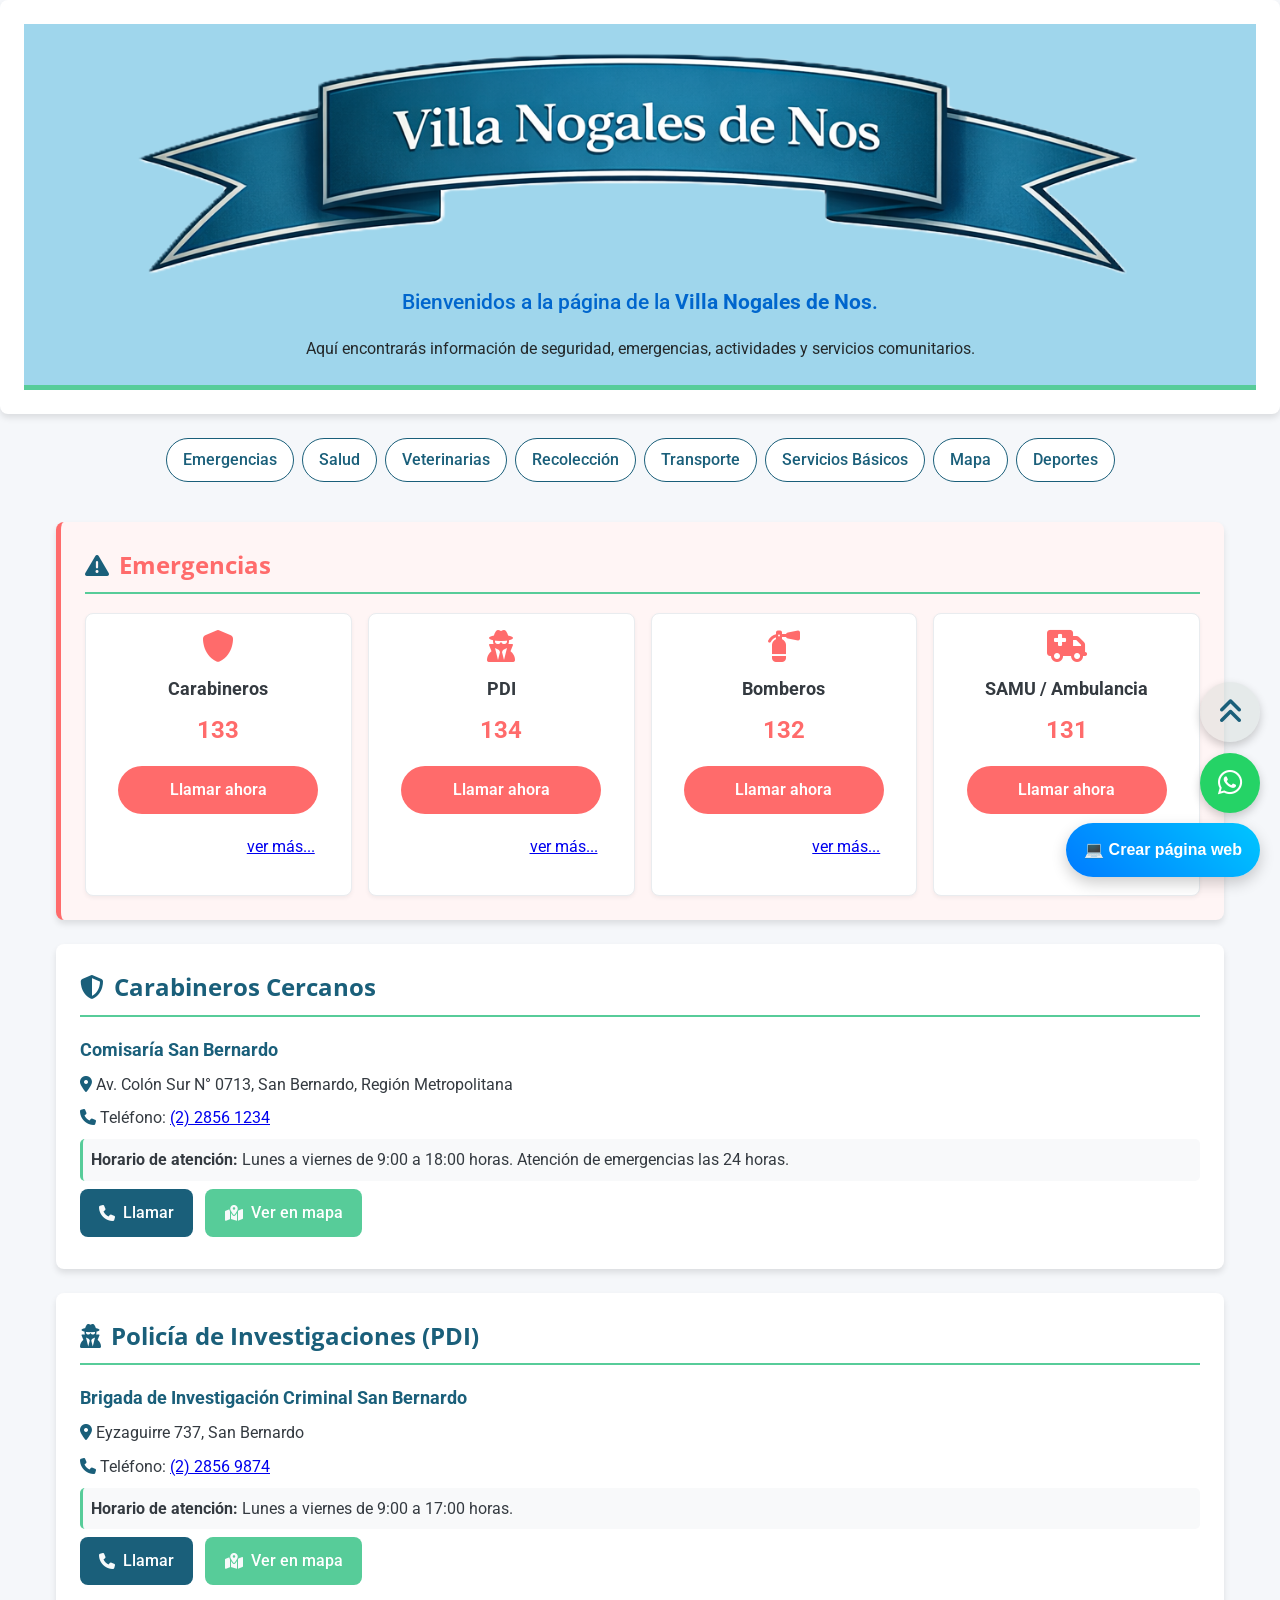
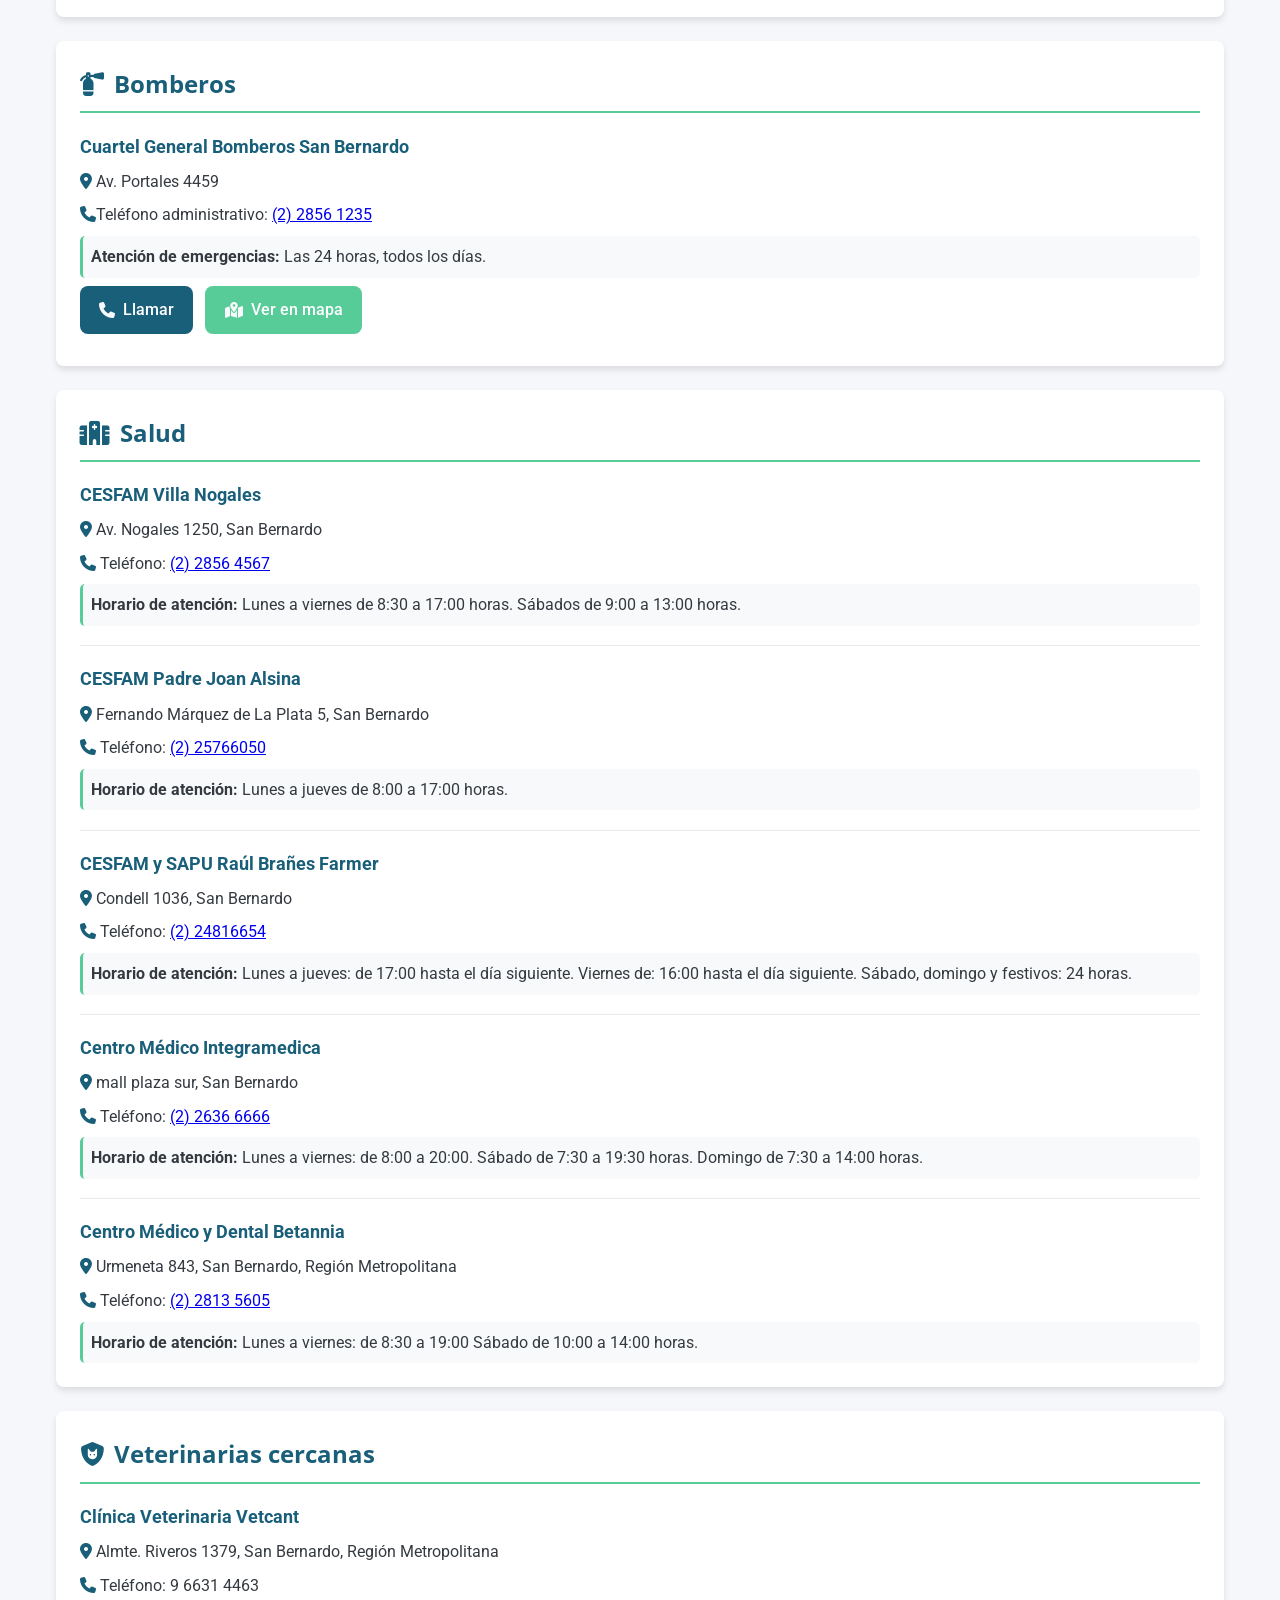
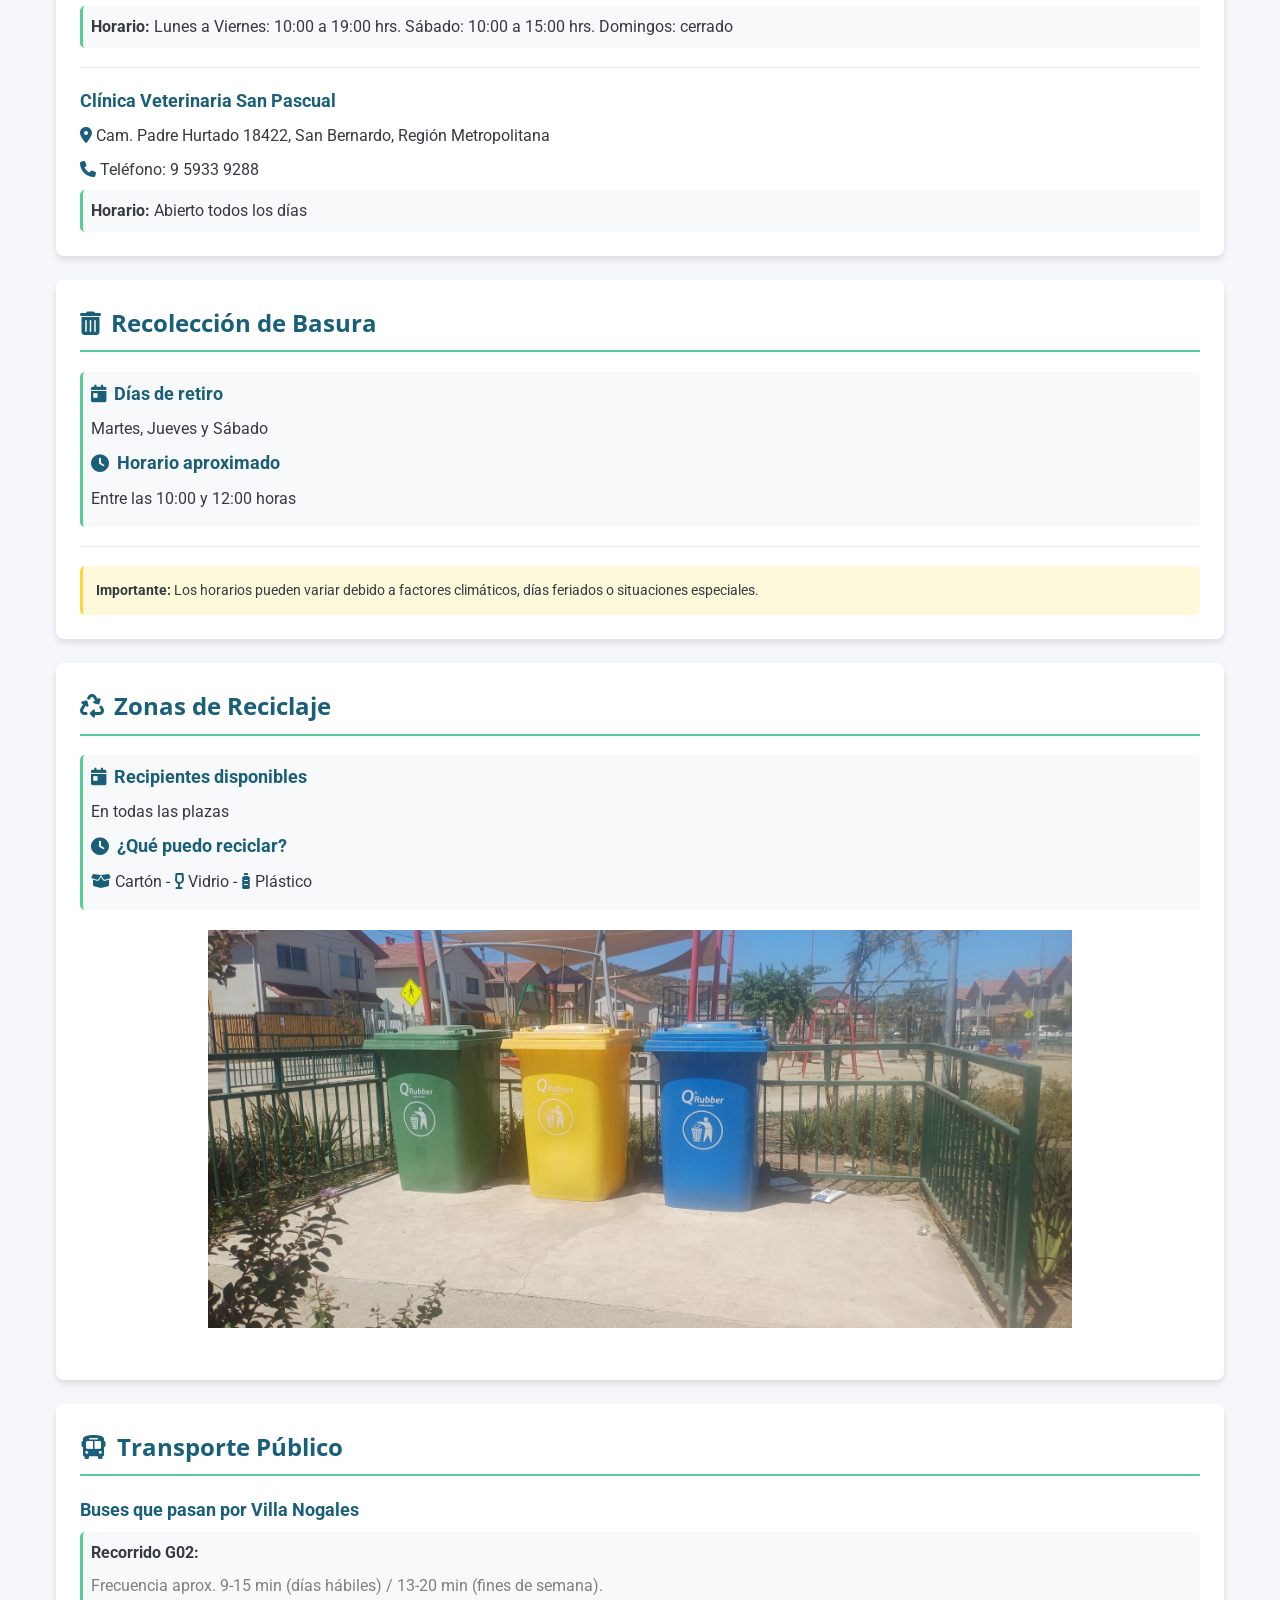
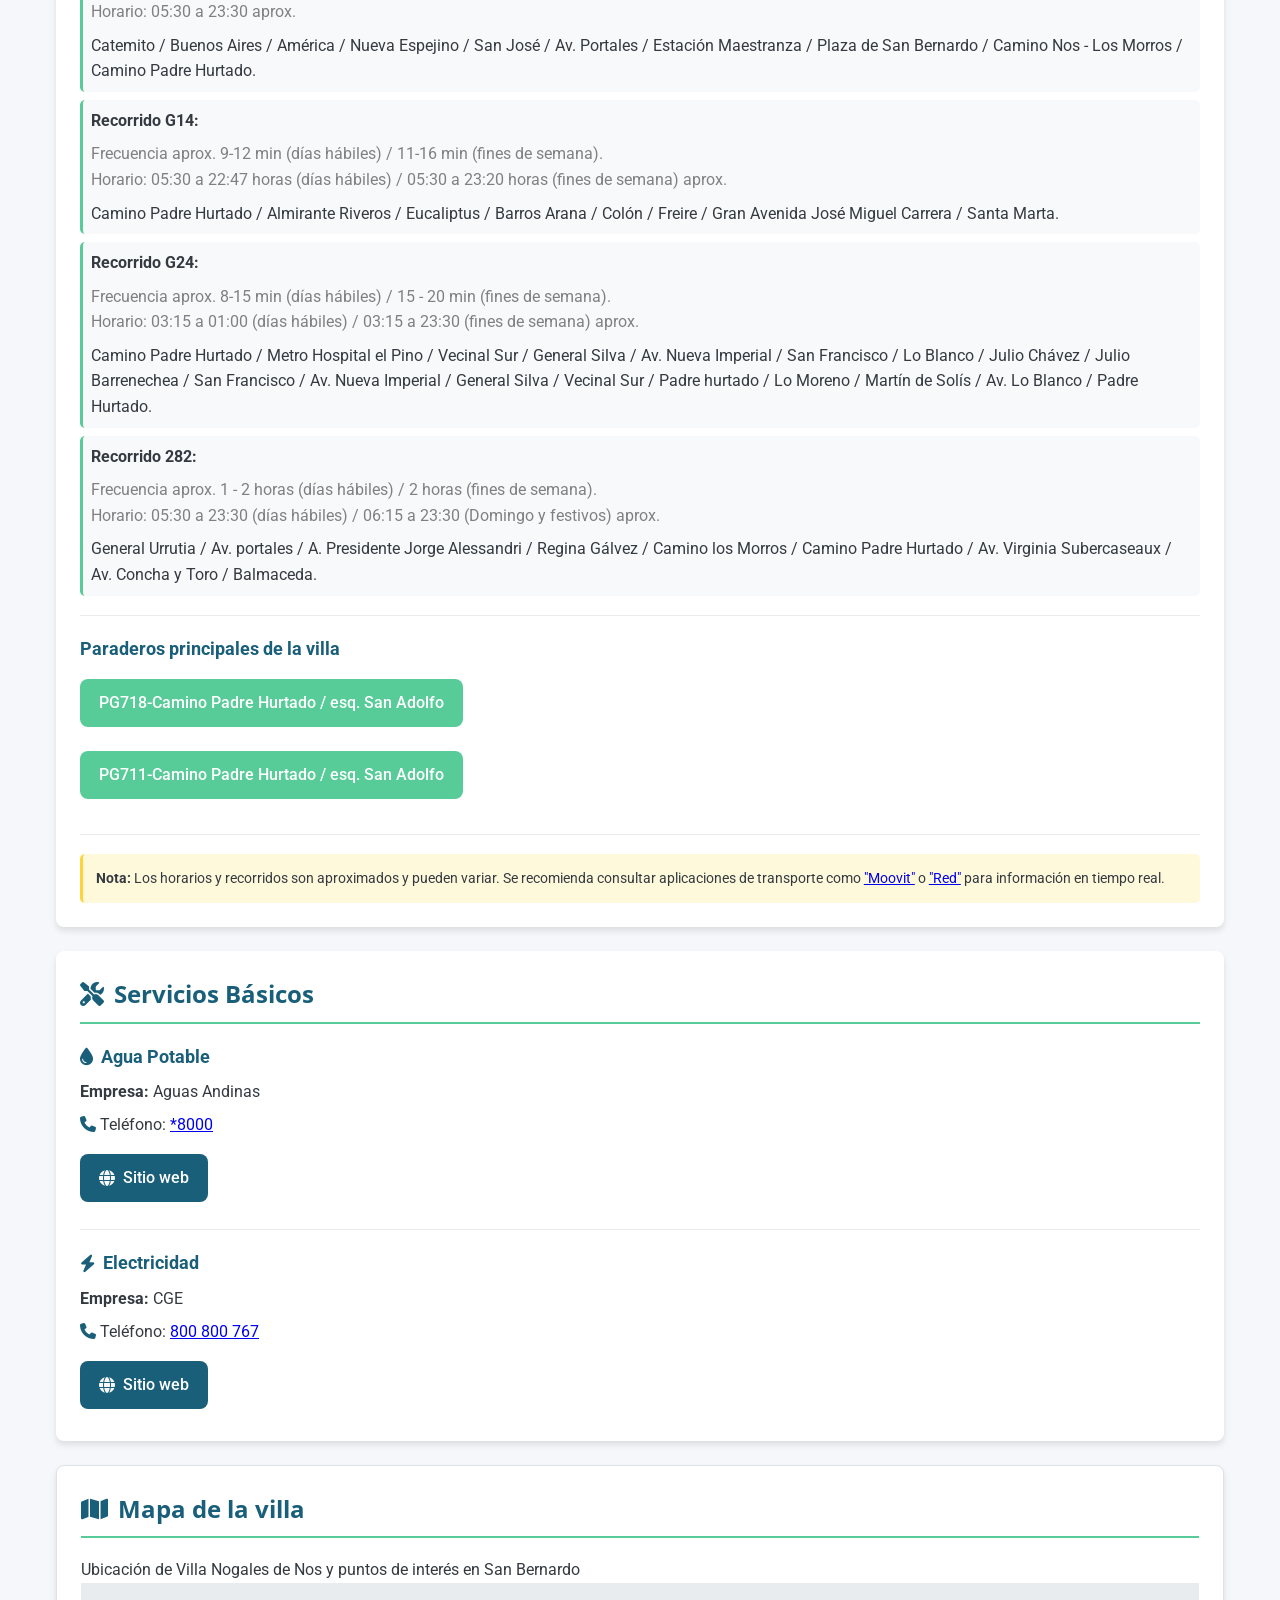
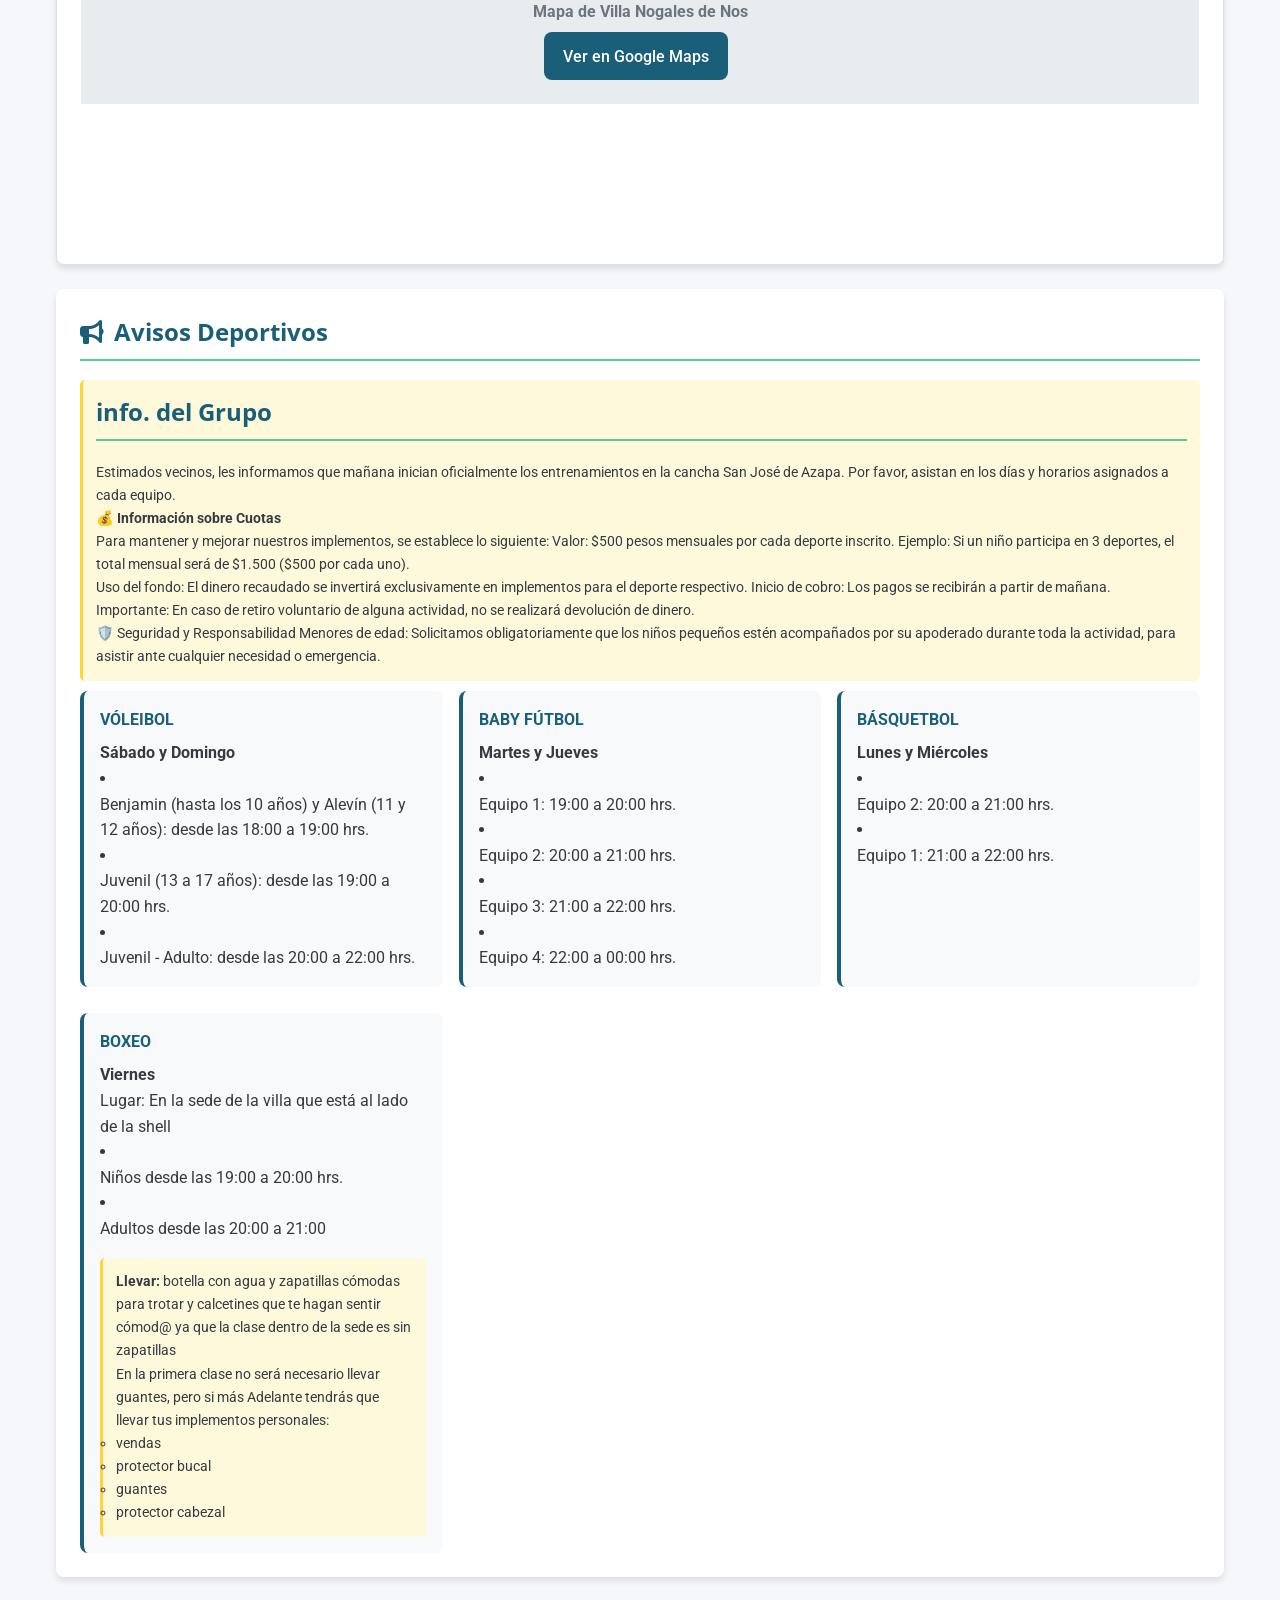
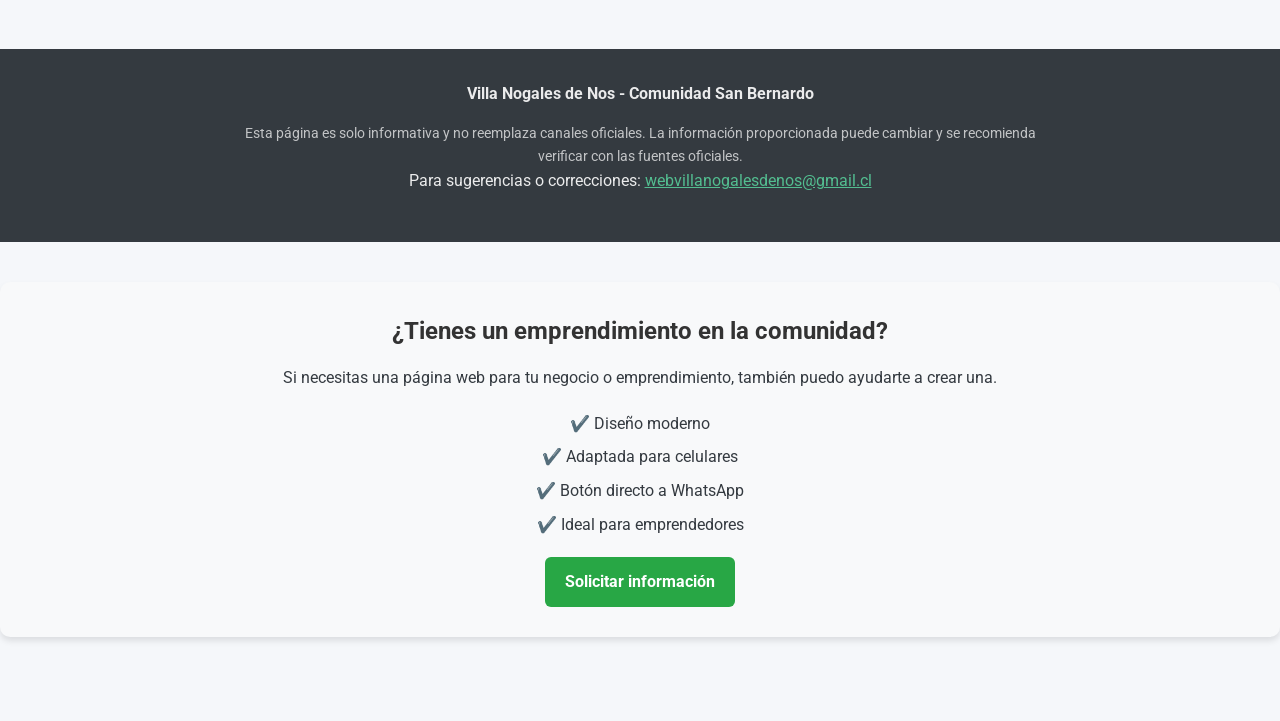
==== index.html @ 895f79cc "primera carga" ====
<!DOCTYPE html>
    <html lang="es">

    <head>
        <meta charset="UTF-8">
        <meta name="viewport" content="width=device-width, initial-scale=1.0">
        <title>Villa Nogales de Nos - Comunidad San Bernardo</title>
        <link rel="stylesheet" href="https://cdnjs.cloudflare.com/ajax/libs/font-awesome/6.4.0/css/all.min.css">
        <link href="https://fonts.googleapis.com/css2?family=Roboto:wght@300;400;500;700&family=Open+Sans:wght@400;600;700&display=swap" rel="stylesheet">
        <link rel="stylesheet" href="style.css">
        
    </head>
    <!-- Encabezado -->
    <section id="header">
        <header>
            <img id="emblema" src="/img/emblema.png" alt="emblema">
            <!-- <h1>Villa Nogales de Nos</h1> -->
            <h2>Bienvenidos a la página de la <strong>Villa Nogales de Nos</strong>.</h2>
            <p>Aquí encontrarás información de seguridad, emergencias, actividades y servicios comunitarios.</p>

        </header>
    </section>


    <!-- Navegación rápida para móviles -->
    <div class="nav-secciones">
        <a href="#emergencias" class="nav-btn">Emergencias</a>
        <a href="#salud" class="nav-btn">Salud</a>
        <a href="#veterinarias" class="nav-btn">Veterinarias</a>
        <a href="#basura" class="nav-btn">Recolección</a>
        <a href="#transporte" class="nav-btn">Transporte</a>
        <a href="#servicios" class="nav-btn">Servicios Básicos</a>
        <a href="#mapa" class="nav-btn">Mapa</a>
        <a href="#deportes" class="nav-btn">Deportes</a>
    </div>
 

    <main>
        <!-- Sección de Emergencias -->
        <section id="emergencias">
            <h3><i class="fas fa-exclamation-triangle"></i> Emergencias</h3>
            <div class="emergencia-grid">
                <div class="emergencia-item">
                    <i class="fa-solid fa-shield"></i>
                    <h4>Carabineros</h4>
                    <div class="emergencia-numero">133</div>
                    <a href="tel:133" class="btn-llamar">Llamar ahora</a>
                    <span>
                        <a href="#carabineros"> ver más...</a>
                    </span>
                </div>
                <div class="emergencia-item">
                    <i class="fas fa-user-secret"></i>
                    <h4>PDI</h4>
                    <div class="emergencia-numero">134</div>
                    <a href="tel:134" class="btn-llamar">Llamar ahora</a>
                    <span>
                        <a href="#pdi"> ver más...</a>
                    </span>
                </div>
                <div class="emergencia-item">
                    <i class="fas fa-fire-extinguisher"></i>
                    <h4>Bomberos</h4>
                    <div class="emergencia-numero">132</div>
                    <a href="tel:132" class="btn-llamar">Llamar ahora</a>
                    <span>
                        <a href="#bomberos"> ver más...</a>
                    </span>
                </div>
                <div class="emergencia-item">
                    <i class="fas fa-ambulance"></i>
                    <h4>SAMU / Ambulancia</h4>
                    <div class="emergencia-numero">131</div>
                    <a href="tel:131" class="btn-llamar">Llamar ahora</a>
                    <span>
                        <a href="#salud"> ver más...</a>
                    </span>
                </div>
            </div>
        </section>

        <!-- Sección de Carabineros -->
        <section id="carabineros">
            <h3><i class="fas fa-shield-alt"></i> Carabineros Cercanos</h3>
            <div class="info-item">
                <h4>Comisaría San Bernardo</h4>
                <p><i class="fas fa-map-marker-alt"></i> Av. Colón Sur N° 0713, San Bernardo, Región Metropolitana </p>
                <p><i class="fas fa-phone"></i> Teléfono: <a href="tel:+56228561234">(2) 2856 1234</a></p>
                <div class="horario">
                    <strong>Horario de atención:</strong> Lunes a viernes de 9:00 a 18:00 horas. Atención de emergencias las 24 horas.
                </div>
                <a href="tel:+56228561234" class="btn-accion"><i class="fas fa-phone btn-style"></i> Llamar</a>
                <a href="https://www.google.com/maps/place/CARABINEROS+DE+CHILE+PREFECTURA+DEL+MAIPO+62+COMISARIA+SAN+BERNARDO/@-33.5944925,-70.686749,18z/data=!4m6!3m5!1s0x9662d96ed47aacef:0x773077b5d0248e8!8m2!3d-33.5943709!4d-70.6866336!16s%2Fg%2F1hdzzymvp?entry=ttu&g_ep=EgoyMDI2MDExMy4wIKXMDSoKLDEwMDc5MjA2OUgBUAM%3D" target="_blank" class="btn-accion secundario"><i class="fas fa-map-marked-alt btn-style "></i> Ver en mapa</a>
            </div>
        </section>

        <!-- Sección de PDI -->
        <section id="pdi">
            <h3><i class="fas fa-user-secret"></i> Policía de Investigaciones (PDI)</h3>
            <div class="info-item">
                <h4>Brigada de Investigación Criminal San Bernardo</h4>
                <p><i class="fas fa-map-marker-alt"></i> Eyzaguirre 737, San Bernardo</p>
                <p><i class="fas fa-phone"></i> Teléfono: <a href="tel:+56228569874">(2) 2856 9874</a></p>
                <div class="horario">
                    <strong>Horario de atención:</strong> Lunes a viernes de 9:00 a 17:00 horas.
                </div>
                <!-- <p><strong>Emergencias PDI:</strong> <a href="tel:134">134</a></p> -->
                <a href="tel:+56228569874" class="btn-accion"><i class="fas fa-phone btn-style"></i> Llamar</a>
                <a href="https://maps.google.com/?q=Eyzaguirre 737, San Bernardo" target="_blank" class="btn-accion secundario"><i class="fas fa-map-marked-alt btn-style"></i> Ver en mapa</a>
            </div>
        </section>

        <!-- Sección de Bomberos -->
        <section id="bomberos">
            <h3><i class="fas fa-fire-extinguisher"></i> Bomberos</h3>
            <div class="info-item">
                <h4>Cuartel General Bomberos San Bernardo</h4>
                <p><i class="fas fa-map-marker-alt"></i> Av. Portales 4459</p>
                <!-- <p><strong>Teléfono de emergencias:</strong> <a href="tel:132">132</a></p> -->
                <p><i class="fas fa-phone"></i>Teléfono administrativo: <a href="tel:+56228561235">(2) 2856 1235</a></p>
                <div class="horario">
                    <strong>Atención de emergencias:</strong> Las 24 horas, todos los días.
                </div>
                <a href="tel:132" class="btn-accion"><i class="fas fa-phone  btn-style"></i> Llamar</a>
                <a href="https://www.google.com/maps/@-33.6389166,-70.7081369,3a,90y,94.61h,86.45t/data=!3m7!1e1!3m5!1sJYqAmREFoTQdvKlwgzqKMw!2e0!6shttps:%2F%2Fstreetviewpixels-pa.googleapis.com%2Fv1%2Fthumbnail%3Fcb_client%3Dmaps_sv.tactile%26w%3D900%26h%3D600%26pitch%3D3.547947371715807%26panoid%3DJYqAmREFoTQdvKlwgzqKMw%26yaw%3D94.60558155013182!7i16384!8i8192?entry=ttu&g_ep=EgoyMDI2MDExMy4wIKXMDSoKLDEwMDc5MjA2OUgBUAM%3D" target="_blank" class="btn-accion secundario"><i class="fas fa-map-marked-alt btn-style"></i> Ver en mapa</a>
            </div>
        </section>

        <!-- Sección de Salud -->
        <section id="salud">
            <h3><i class="fas fa-hospital"></i> Salud</h3>
            <div class="info-item">
                <h4>CESFAM Villa Nogales</h4>
                <p><i class="fas fa-map-marker-alt"></i> Av. Nogales 1250, San Bernardo</p>
                <p><i class="fas fa-phone"></i> Teléfono: <a href="tel:+56228564567">(2) 2856 4567</a></p>
                <div class="horario">
                    <strong>Horario de atención:</strong> Lunes a viernes de 8:30 a 17:00 horas. Sábados de 9:00 a 13:00 horas.
                </div>
            </div>
            <div class="info-item">
                <h4>CESFAM Padre Joan Alsina</h4>
                <p><i class="fas fa-map-marker-alt"></i> Fernando Márquez de La Plata 5, San Bernardo</p>
                <p><i class="fas fa-phone"></i> Teléfono: <a href="tel:+56225766050">(2) 25766050</a></p>
                <div class="horario">
                    <strong>Horario de atención:</strong> Lunes a jueves de 8:00 a 17:00 horas.
                </div>
            </div>
            <div class="info-item">
                <h4>CESFAM y SAPU Raúl Brañes Farmer</h4>
                <p><i class="fas fa-map-marker-alt"></i> Condell 1036, San Bernardo</p>
                <p><i class="fas fa-phone"></i> Teléfono: <a href="tel:+56224816654">(2) 24816654</a></p>
                <div class="horario">
                    <strong>Horario de atención:</strong> Lunes a jueves: de 17:00 hasta el día siguiente.
                    Viernes de: 16:00 hasta el día siguiente.
                    Sábado, domingo y festivos: 24 horas.
                </div>
            </div>
            <div class="info-item">
                <h4>Centro Médico Integramedica</h4>
                <p><i class="fas fa-map-marker-alt"></i> mall plaza sur, San Bernardo</p>
                <p><i class="fas fa-phone"></i> Teléfono: <a href="tel:+56226366666">(2) 2636 6666</a></p>
                <div class="horario">
                    <strong>Horario de atención:</strong> Lunes a viernes: de 8:00 a 20:00.
                    Sábado de 7:30 a 19:30 horas.
                    Domingo de 7:30 a 14:00 horas.
                </div>
            </div>
            <div class="info-item">
                <h4>Centro Médico y Dental Betannia</h4>
                <p><i class="fas fa-map-marker-alt"></i> Urmeneta 843, San Bernardo, Región Metropolitana</p>
                <p><i class="fas fa-phone"></i> Teléfono: <a href="tel:+56228135605">(2) 2813 5605</a></p>
                <div class="horario">
                    <strong>Horario de atención:</strong> Lunes a viernes: de 8:30 a 19:00
                    Sábado de 10:00 a 14:00 horas.
                </div>
            </div>
        </section>

        <section id="veterinarias">
            <h3><i class="fa-solid fa-shield-cat"></i> Veterinarias cercanas</h3>
            <div class="info-item">
                <h4>Clínica Veterinaria Vetcant</h4>
                <p><i class="fas fa-map-marker-alt"></i> Almte. Riveros 1379, San Bernardo, Región Metropolitana</p>
                <p><i class="fas fa-phone"></i> Teléfono: <a href="tel:+56966314463"></a>9 6631 4463</p>
                <div class="horario">
                    <strong>Horario:</strong> Lunes a Viernes: 10:00 a 19:00 hrs. Sábado: 10:00 a 15:00 hrs. Domingos: cerrado
                </div>
            </div>
            <div class="info-item">
                <h4>Clínica Veterinaria San Pascual</h4>
                <p><i class="fas fa-map-marker-alt"></i> Cam. Padre Hurtado 18422, San Bernardo, Región Metropolitana</p>
                <p><i class="fas fa-phone"></i> Teléfono: <a href="tel:+56959339288"></a>9 5933 9288</p>
                <div class="horario">
                    <strong>Horario:</strong> Abierto todos los días
                </div>
            </div>

        </section>

        <!-- Sección de Recolección de Basura -->
        <section id="basura">

            <h3><i class="fas fa-trash-alt"></i> Recolección de Basura</h3>
            <div class="info-item">
                <div class="horario">
                    <h4><i class="fas fa-calendar-day"></i> Días de retiro</h4>
                    <p>Martes, Jueves y Sábado</p>
                    <h4><i class="fas fa-clock"></i> Horario aproximado</h4>
                    <p>Entre las 10:00 y 12:00 horas</p>
                </div>
            </div>

            <div class="nota">
                <strong>Importante:</strong> Los horarios pueden variar debido a factores climáticos, días feriados o situaciones especiales.
            </div>
        </section>

        <!-- Sección de reciclaje -->
        <section id="reciclaje">

            <h3><i class="fa-solid fa-recycle"></i> Zonas de Reciclaje</h3>
            <div class="info-item">
                <div class="horario">
                    <h4><i class="fas fa-calendar-day"></i>Recipientes disponibles</h4>
                    <p>En todas las plazas</p>
                    <!-- </div>
                    <div class="info-item"> -->
                    <h4><i class="fas fa-clock"></i>¿Qué puedo reciclar?</h4>
                    <p><i class="fa-solid fa-box-open"></i> Cartón - <i class="fa-solid fa-wine-glass-empty"></i> Vidrio - <i class="fa-solid fa-bottle-water"></i> Plástico</p>
                </div>
                <div class="tac">
                    <img src="/img/tachos.jpg" alt="tachos">
                </div>
            </div>

        </section>

        <!-- Sección de Transporte Público -->
        <section id="transporte">
            <h3><i class="fas fa-bus"></i> Transporte Público</h3>
            <div class="info-item">
                <h4>Buses que pasan por Villa Nogales</h4>
                <div class="horario">
                    <p><strong> Recorrido G02:</strong>
                    <div class="nota-simple"> Frecuencia aprox. 9-15 min (días hábiles) / 13-20 min (fines de semana).</div>
                    <div class="nota-simple"> Horario: 05:30 a 23:30 aprox.</div>
                    </p>
                    Catemito / Buenos Aires / América / Nueva Espejino / San José / Av. Portales / Estación Maestranza / Plaza de San Bernardo / Camino Nos - Los Morros / Camino Padre Hurtado.
                </div>
                <div class="horario">
                    <p><strong>Recorrido G14:</strong>
                    <div class="nota-simple"> Frecuencia aprox. 9-12 min (días hábiles) / 11-16 min (fines de semana).</div>
                    <div class="nota-simple"> Horario: 05:30 a 22:47 horas (días hábiles) / 05:30 a 23:20 horas (fines de semana) aprox.</div>
                    </p>
                    Camino Padre Hurtado / Almirante Riveros / Eucaliptus / Barros Arana / Colón / Freire / Gran Avenida José Miguel Carrera / Santa Marta.
                </div>

                <div class="horario">
                    <p><strong>Recorrido G24:</strong>
                    <div class="nota-simple">Frecuencia aprox. 8-15 min (días hábiles) / 15 - 20 min (fines de semana).</div>
                    <div class="nota-simple">Horario: 03:15 a 01:00 (días hábiles) / 03:15 a 23:30 (fines de semana) aprox. </div>
                    </p>
                    Camino Padre Hurtado / Metro Hospital el Pino / Vecinal Sur / General Silva / Av. Nueva Imperial / San Francisco / Lo Blanco / Julio Chávez / Julio Barrenechea / San Francisco / Av. Nueva Imperial / General Silva / Vecinal Sur / Padre hurtado / Lo Moreno / Martín de Solís / Av. Lo Blanco / Padre Hurtado.

                </div>
                <div class="horario">
                    <p><strong>Recorrido 282:</strong>
                    <div class="nota-simple">Frecuencia aprox. 1 - 2 horas (días hábiles) / 2 horas (fines de semana).</div>
                    <div class="nota-simple">Horario: 05:30 a 23:30 (días hábiles) / 06:15 a 23:30 (Domingo y festivos) aprox. </div>
                    </p>
                    General Urrutia / Av. portales / A. Presidente Jorge Alessandri / Regina Gálvez / Camino los Morros / Camino Padre Hurtado / Av. Virginia Subercaseaux / Av. Concha y Toro / Balmaceda.
                     

                </div>
            </div>
            <div class="info-item">
                <h4>Paraderos principales de la villa</h4>
                <p> <a href="https://www.google.com/maps/place/PG718-Camino+Padre+Hurtado+%2F+esq.+San+Adolfo/@-33.6423978,-70.6694648,44m/data=!3m1!1e3!4m6!3m5!1s0x9662d85fff096651:0x5ce236718912a8dd!8m2!3d-33.64237!4d-70.66942!16s%2Fg%2F11b6yd6q1h?entry=ttu&g_ep=EgoyMDI2MDIyNS4wIKXMDSoASAFQAw%3D%3D" target="_blank" class="btn-accion secundario"> PG718-Camino Padre Hurtado / esq. San Adolfo</a></p>
                <p> <a href="https://www.google.com/maps/place/PG711-Camino+Padre+Hurtado+%2F+esq.+San+Adolfo/@-33.6423613,-70.669491,65m/data=!3m1!1e3!4m6!3m5!1s0x9662d8f555f1e693:0xfc2edd3647ecffad!8m2!3d-33.64254!4d-70.66946!16s%2Fg%2F11b6yd4ddz?entry=ttu&g_ep=EgoyMDI2MDIyNS4wIKXMDSoASAFQAw%3D%3D" target="_blank" class="btn-accion secundario"> PG711-Camino Padre Hurtado / esq. San Adolfo </a></p>
            </div>
            <div class="nota">
                <strong>Nota:</strong> Los horarios y recorridos son aproximados y pueden variar. Se recomienda consultar aplicaciones de transporte como <a href="https://moovitapp.com/es" target="_blank">"Moovit"</a> o <a href="https://www.red.cl" target="_blank"> "Red"</a> para información en tiempo real.
            </div>
        </section>

        <!-- Sección de Servicios Básicos -->
        <section id="servicios">
            <h3><i class="fas fa-tools"></i> Servicios Básicos</h3>
            <div class="info-item">
                <h4><i class="fas fa-tint"></i> Agua Potable</h4>
                <p><strong>Empresa:</strong> Aguas Andinas</p>
                <p><i class="fas fa-phone"></i> Teléfono: <a href="tel:*8000">*8000</a></p>
                <a href="https://www.aguasandinas.cl" target="_blank" class="btn-accion"> <i class="fa-solid fa-globe btn-style"></i> Sitio web</a>
            </div>
            <div class="info-item">
                <h4><i class="fas fa-bolt"></i> Electricidad</h4>
                <p><strong>Empresa:</strong> CGE</p>
                <p><i class="fas fa-phone"></i> Teléfono: <a href="tel:800800767">800 800 767</a></p>
                <a href="https://www.cge.cl/" target="_blank" class="btn-accion"> <i class="fa-solid fa-globe btn-style"></i> Sitio web</a>
            </div>
        </section>

        <!-- Sección de Educación
        <section id="educacion">
            <h3><i class="fas fa-graduation-cap"></i> Educación</h3>
            <div class="info-item">
                <h4>Jardín Junji la playa</h4>
                <p><i class="fas fa-map-marker-alt"></i>La Playa 2399, San Bernardo, Región Metropolitana</p>
                <p><i class="fas fa-phone"></i> Teléfono: <a href="tel:+56228563210">(2) 2856 3210</a></p>
                <p><strong>Tipo:</strong> Municipal</p>
            </div>
            <div class="info-item">
                <h4>Jardín Infantil Rayito de Sol</h4>
                <p><i class="fas fa-map-marker-alt"></i> Pasaje Los Nogales 250, San Bernardo</p>
                <p><i class="fas fa-phone"></i> Teléfono: <a href="tel:+56228569876">(2) 2856 9876</a></p>
                <p><strong>Tipo:</strong> Particular subvencionado</p>
            </div>
        </section> -->

        <!-- Sección de Mapa -->
        <section id="mapa">
            <h3><i class="fas fa-map"></i> Mapa de la villa</h3>
            <p>Ubicación de Villa Nogales de Nos y puntos de interés en San Bernardo</p>
            <div id="mapa-container">
                <div class="mapa-placeholder">
                    <!-- <i class="fas fa-map-marked-alt"></i> -->
                    <h4>Mapa de Villa Nogales de Nos</h4>
                    <!-- <p>Ubicación de Villa en Google Maps</p> -->
                    <a href="https://maps.google.com/?q=Villa+Nogales+de+Nos,+San+Bernardo,+Chile" target="_blank" class="btn-accion">Ver en Google Maps</a>
                </div>
            </div>
        </section>

        <!-- Sección de Junta de Vecinos -->
        <!-- <section id="junta">
            <h3><i class="fas fa-users"></i> Junta de Vecinos</h3>
            <div class="info-item">
                <h4>Junta de Vecinos Villa Nogales de Nos</h4>
                <p><strong>Presidente:</strong> Juan Pérez</p>
                <p><i class="fas fa-phone"></i> Teléfono: <a href="tel:+56987654321">9 8765 4321</a></p>
                <p><i class="fas fa-envelope"></i> Email: <a href="mailto:junta@villanogalesdenos.cl">junta@villanogalesdenos.cl</a></p>
                <div class="horario">
                    <strong>Reuniones:</strong> Primer miércoles de cada mes a las 19:00 horas en la sede comunitaria (Av. Nogales 1200).
                </div>
            </div>
        </section> -->

        <!-- Sección de deportes Comunitarios -->
        <section id="deportes">
            <h3><i class="fas fa-bullhorn"></i> Avisos Deportivos</h3>

            <div class="nota">
                <!-- <div class="nota-simple">Información obtenida desde el Grupo de whatsapp. Ante cualquier modificación favor comunicar para actualizar.</div> -->
                <h3>info. del Grupo</h3>
                <p>Estimados vecinos, les informamos que mañana inician oficialmente los entrenamientos en la cancha San José de Azapa. Por favor, asistan en los días y horarios asignados a cada equipo.</p>
                <strong>
                    <p>💰 Información sobre Cuotas</p>
                </strong>
                <p>Para mantener y mejorar nuestros implementos, se establece lo siguiente:
                    Valor: $500 pesos mensuales por cada deporte inscrito.
                    Ejemplo: Si un niño participa en 3 deportes, el total mensual será de $1.500 ($500 por cada uno).</p>
                <p>Uso del fondo: El dinero recaudado se invertirá exclusivamente en implementos para el deporte respectivo.
                    Inicio de cobro: Los pagos se recibirán a partir de mañana.</p>
                <p>Importante: En caso de retiro voluntario de alguna actividad, no se realizará devolución de dinero.</p>
                🛡️ Seguridad y Responsabilidad
                Menores de edad: Solicitamos obligatoriamente que los niños pequeños estén acompañados por su apoderado durante toda la actividad,
                para asistir ante cualquier necesidad o emergencia.
            </div>
            <div class="avisos-container">
                <div class="aviso">
                    <h4>VÓLEIBOL</h4>
                    <strong>
                        <p class="fecha">Sábado y Domingo</p>
                    </strong>
                    <li>
                        <p>Benjamin (hasta los 10 años) y Alevín (11 y 12 años): desde las 18:00 a 19:00 hrs.</p>
                    </li>
                    <li>
                        <p>Juvenil (13 a 17 años): desde las 19:00 a 20:00 hrs.</p>
                    </li>
                    <li>
                        <p>Juvenil - Adulto: desde las 20:00 a 22:00 hrs.</p>
                    </li>
                </div>
                <div class="aviso">
                    <h4>BABY FÚTBOL</h4>
                    <strong>
                        <p class="fecha">Martes y Jueves</p>
                    </strong>
                    <li><p>Equipo 1: 19:00 a 20:00 hrs.</p></li>
                    <li><p>Equipo 2: 20:00 a 21:00 hrs.</p></li>
                    <li><p>Equipo 3: 21:00 a 22:00 hrs.</p></li>
                    <li><p>Equipo 4: 22:00 a 00:00 hrs.</p></li>
                </div>
                <div class="aviso">
                    <h4>BÁSQUETBOL</h4>
                    <strong>
                        <p class="fecha">Lunes y Miércoles</p>
                    </strong>
                    <li><p>Equipo 2: 20:00 a 21:00 hrs.</p></li>
                    <li><p>Equipo 1: 21:00 a 22:00 hrs.</p></li>
                </div>
                 <div class="aviso">
                    <h4>BOXEO</h4>
                    <strong>
                        <p class="fecha">Viernes</p>
                    </strong>
                    <p>Lugar: En la sede de la villa que está al lado de la shell</p>
                    <li><p> Niños desde las 19:00 a 20:00 hrs.</p></li>
                    <li><p>Adultos desde las 20:00 a 21:00</p></li>
                    <div class="nota">
                        <p><strong>Llevar:</strong> botella con agua y zapatillas cómodas para trotar y calcetines
                        que te hagan sentir cómod@ ya que la clase dentro de la sede es sin zapatillas</p>
                        <p>En la primera clase no será necesario llevar guantes, pero si más Adelante tendrás 
                        que llevar tus implementos personales:</p>
                        <ul type="circle">
                        <li>vendas 
                        <li>protector bucal 
                        <li>guantes
                        <li>protector cabezal
                        </ul>
                    </div>
                    
                </div>
            </div>
        </section>

        <!-- Sección de Preguntas Frecuentes -->
        <!-- <section id="faq">
            <h3><i class="fas fa-question-circle"></i> Preguntas Frecuentes</h3>
            <div class="faq-item">
                <div class="faq-pregunta">
                    <span>¿Qué hacer si no pasó el camión de basura?</span>
                    <i class="fas fa-chevron-down"></i>
                </div>
                <div class="faq-respuesta">
                    <p>Si el camión de basura no pasó en el horario habitual, puedes comunicarte con la Dirección de Aseo y Ornato de la Municipalidad de San Bernardo al teléfono (2) 2857 1234. También puedes reportar la situación a través de la aplicación "San Bernardo Muni".</p>
                </div>
            </div>
            <div class="faq-item">
                <div class="faq-pregunta">
                    <span>¿Dónde denunciar ruidos molestos?</span>
                    <i class="fas fa-chevron-down"></i>
                </div>
                <div class="faq-respuesta">
                    <p>Las denuncias por ruidos molestos se realizan en Carabineros (133) o en la SEC (Superintendencia de Electricidad y Combustibles) al 600 600 6060 si se trata de establecimientos comerciales. También puedes contactar a la unidad de medio ambiente de la municipalidad.</p>
                </div>
            </div>
            <div class="faq-item">
                <div class="faq-pregunta">
                    <span>¿Dónde acudir en una emergencia médica?</span>
                    <i class="fas fa-chevron-down"></i>
                </div>
                <div class="faq-respuesta">
                    <p>Para emergencias médicas, llama al SAMU (131) o acude al SAPU más cercano (Av. Freire 850). Si la emergencia es de menor gravedad, puedes acudir al CESFAM Villa Nogales en su horario de atención.</p>
                </div>
            </div>
            <div class="faq-item">
                <div class="faq-pregunta">
                    <span>¿Cómo reportar una luminaria dañada?</span>
                    <i class="fas fa-chevron-down"></i>
                </div>
                <div class="faq-respuesta">
                    <p>Puedes reportar luminarias dañadas llamando a la Dirección de Tránsito y Ornato de la Municipalidad de San Bernardo al (2) 2857 5678 o a través de la página web del municipio en la sección de "Reportes ciudadanos".</p>
                </div>
            </div>
        </section> -->
        <div class="visit">
            <!-- Elfsight Visitor Counter | Untitled Visitor Counter -->
            <script src="https://elfsightcdn.com/platform.js" async></script>
            <div class="elfsight-app-8605ae83-fab0-4d76-a6f9-1aa17f32de6d" data-elfsight-app-lazy></div>
            <!-- Elfsight Visitor Counter | Untitled Visitor Counter -->
            <script src="https://elfsightcdn.com/platform.js" async></script>
            <div class="elfsight-app-8605ae83-fab0-4d76-a6f9-1aa17f32de6d" data-elfsight-app-lazy></div>
        </div>
    </main>

    <!-- Pie de página -->
    <footer>
        <p><strong>Villa Nogales de Nos - Comunidad San Bernardo</strong></p>
        <p class="legal-info">Esta página es solo informativa y no reemplaza canales oficiales. La información proporcionada puede cambiar y se recomienda verificar con las fuentes oficiales.</p>
        <!-- <p class="actualizacion">Última actualización: <span id="fecha-actualizacion"></span></p> -->
        <p>Para sugerencias o correcciones: <a href="mailto:webvillanogalesdenos@gmail.com" style="color: var(--secondary-color);">webvillanogalesdenos@gmail.cl</a></p>
    
    </footer>

    <!-- boton para subir  -->
    <p>
        <a href="#header" class="subir-share">
            <i class="fa-solid fa-angles-up"></i>
        </a>
    </p>
    <!-- Botón flotante para compartir por WhatsApp -->
    <p>
        <a href="https://api.whatsapp.com/send?text=Mira%20esta%20página%20comunitaria%20de%20Villa%20Nogales%20de%20Nos%3A%20" class="whatsapp-share" id="whatsapp-share">
            <i class="fab fa-whatsapp"></i>
        </a>
    </p>

    <script src="script.js"></script>
   <a href="https://wa.me/56984365044?text=Hola%20vi%20la%20pagina%20de%20la%20villa%20y%20me%20interesa%20una%20pagina%20web"
class="btn-web">
💻 Crear página web
</a>
    
<section class="promo-web">
<h2>¿Tienes un emprendimiento en la comunidad?</h2>

<p>
Si necesitas una página web para tu negocio o emprendimiento,
también puedo ayudarte a crear una.
</p>

<ul>
<li>✔️ Diseño moderno</li>
<li>✔️ Adaptada para celulares</li>
<li>✔️ Botón directo a WhatsApp</li>
<li>✔️ Ideal para emprendedores</li>
</ul>

<a href="https://wa.me/56984365044?text=Hola%20quiero%20una%20pagina%20web"
class="btn-contacto">Solicitar información</a>

</section>
    </body>


    </html>
---- style.css ----
:root {
            --primary-color: #1a5f7a;
            --secondary-color: #57cc99;
            --accent-color: #ff6b6b;
            --light-color: #f8f9fa;
            --dark-color: #343a40;
            --gray-color: #6c757d;
            --border-radius: 8px;
            --box-shadow: 0 4px 6px rgba(0, 0, 0, 0.1);
            --transition: all 0.3s ease;
        }

        * {
            margin: 0;
            padding: 0;
            box-sizing: border-box;
        }

        body {
            font-family: 'Roboto', sans-serif;
            line-height: 1.6;
            color: var(--dark-color);
            background-color: #f5f7fa;
            padding-bottom: 60px; /* Para que el contenido no quede detrás del footer */
        }

        /* Estilos del encabezado */
        header {
            background-color: #9fd6ec;
            color: #171616;
            padding: 1.5rem 1rem;
            text-align: center;
            border-bottom: 5px solid var(--secondary-color);
        }

        header h1 {
            font-family: 'Open Sans', sans-serif;
            font-size: 2.2rem;
            margin-bottom: 0.5rem;
            font-weight: 700;
        }

        header h2 {
            font-size: 1.3rem;
            font-weight: 500;
            margin-bottom: 1rem;
            color: #0066cd;
        }

        header p {
            max-width: 800px;
            margin: 0 auto;
            font-size: 1rem;
            opacity: 0.9;
        }

        /* Estilos del contenido principal */
        main {
            padding: 1rem;
            max-width: 1200px;
            margin: 0 auto;
        }

        /* Estilos de las secciones */
        section {
            background-color: white;
            border-radius: var(--border-radius);
            padding: 1.5rem;
            margin-bottom: 1.5rem;
            box-shadow: var(--box-shadow);
            transition: var(--transition);
        }

        section:hover {
            box-shadow: 0 6px 12px rgba(0, 0, 0, 0.15);
        }

        h3 {
            font-family: 'Open Sans', sans-serif;
            color: var(--primary-color);
            margin-bottom: 1.2rem;
            padding-bottom: 0.5rem;
            border-bottom: 2px solid var(--secondary-color);
            font-size: 1.5rem;
            display: flex;
            align-items: center;
            gap: 10px;
        }

        h3 i {
            color: var(--secondary-color);
        }

        /* Estilos específicos para la sección de emergencias */
        #emergencias {
            background-color: #fff5f5;
            border-left: 5px solid var(--accent-color);
        }

        #emergencias h3 {
            color: var(--accent-color);
        }

        .emergencia-grid {
            display: grid;
            grid-template-columns: repeat(auto-fill, minmax(250px, 1fr));
            gap: 1rem;
        }

        .emergencia-item {
            display: flex;
            flex-direction: column;
            align-items: center;
            text-align: center;
            padding: 1rem;
            background-color: white;
            border-radius: var(--border-radius);
            box-shadow: 0 2px 4px rgba(0, 0, 0, 0.05);
            border: 1px solid #e9ecef;
        }

        .emergencia-item i {
            font-size: 2rem;
            margin-bottom: 0.8rem;
            color: var(--accent-color);
        }

        .emergencia-item h4 {
            font-size: 1.1rem;
            margin-bottom: 0.5rem;
            color: var(--dark-color);
        }
        .emergencia-item span{
            align-self: flex-end;
            padding: 20px;;
        }

        .emergencia-numero {
            font-size: 1.5rem;
            font-weight: 700;
            color: var(--accent-color);
            margin-bottom: 1rem;
        }

        .btn-llamar {
            display: inline-block;
            background-color: var(--accent-color);
            color: white;
            text-decoration: none;
            padding: 0.7rem 1.5rem;
            border-radius: 50px;
            font-weight: 600;
            transition: var(--transition);
            width: 100%;
            max-width: 200px;
        }

        .btn-llamar:hover {
            background-color: #ff5252;
            transform: translateY(-2px);
            box-shadow: 0 4px 8px rgba(0, 0, 0, 0.2);
        }

        /* Estilos para información general */
        .info-item {
            margin-bottom: 1.2rem;
            padding-bottom: 1.2rem;
            border-bottom: 1px solid #e9ecef;
        }

        .info-item:last-child {
            margin-bottom: 0;
            padding-bottom: 0;
            border-bottom: none;
        }

        .info-item h4 {
            font-size: 1.1rem;
            color: var(--primary-color);
            margin-bottom: 0.5rem;
            display: flex;
            align-items: center;
            gap: 8px;
        }
        .fa-solid{
            /* font-size: 1.1rem; */
            color: var(--primary-color);
        }
        .fas{
            /* font-size: 1.1rem; */
            color: var(--primary-color);
        }

        .info-item p {
            margin-bottom: 0.5rem;
        }

        .info-item .horario {
            background-color: #f8f9fa;
            padding: 0.5rem;
            border-radius: 5px;
            border-left: 3px solid var(--secondary-color);
            margin-top: 0.5rem;
        }

        .nota {
            background-color: #fff9db;
            padding: 0.8rem;
            border-radius: 5px;
            margin-top: 1rem;
            font-size: 0.9rem;
            border-left: 3px solid #ffd43b;
        }

        /* Estilos para botones de acción */
        .btn-accion {
            display: inline-flex;
            align-items: center;
            justify-content: center;
            gap: 8px;
            background-color: var(--primary-color);
            color: white;
            text-decoration: none;
            padding: 0.7rem 1.2rem;
            border-radius: var(--border-radius);
            font-weight: 500;
            transition: var(--transition);
            margin-top: 0.5rem;
            margin-right: 0.5rem;
            margin-bottom: 0.5rem;
        }

        .btn-accion:hover {
            background-color: #0d4c63;
            transform: translateY(-2px);
        }

        .btn-accion.secundario {
            background-color: var(--secondary-color);
        }

        .btn-accion.secundario:hover {
            background-color: #2ca57c;
        }

        /* Estilos para el mapa */
        #mapa {
            height: 400px;
            width: 100%;
            border-radius: var(--border-radius);
            overflow: hidden;
            margin-top: 1rem;
            border: 1px solid #dee2e6;
        }

        .mapa-placeholder {
            display: flex;
            flex-direction: column;
            align-items: center;
            justify-content: center;
            height: 100%;
            background-color: #e9ecef;
            color: var(--gray-color);
            text-align: center;
            padding: 1rem;
        }

        .mapa-placeholder i {
            font-size: 2rem;
            margin-bottom: 1rem;
            color: var(--primary-color);
        }

        /* Estilos para avisos comunitarios */
        .avisos-container {
            display: grid;
            grid-template-columns: repeat(auto-fill, minmax(300px, 1fr));
            gap: 1rem;
        }

        .aviso {
            margin-top: 10px;
            background-color: #f8f9fa;
            padding: 1rem;
            border-radius: var(--border-radius);
            border-left: 4px solid var(--primary-color);
        }

        .aviso h4 {
            color: var(--primary-color);
            margin-bottom: 0.5rem;
        }

        .aviso.fecha {
            font-size: 0.9rem;
            color: var(--gray-color);
            margin-bottom: 0.5rem;
        }

        /* Estilos para preguntas frecuentes */
        .faq-item {
            margin-bottom: 1rem;
            border: 1px solid #e9ecef;
            border-radius: var(--border-radius);
            overflow: hidden;
        }

        .faq-pregunta {
            background-color: #f8f9fa;
            padding: 1rem;
            font-weight: 600;
            color: var(--primary-color);
            cursor: pointer;
            display: flex;
            justify-content: space-between;
            align-items: center;
        }

        .faq-respuesta {
            padding: 1rem;
            display: none;
            background-color: white;
        }

        .faq-item.activo .faq-respuesta {
            display: block;
        }

        /* Estilos para el pie de página */
        footer {
            background-color: var(--dark-color);
            color: white;
            text-align: center;
            padding: 2rem 1rem;
            margin-top: 2rem;
        }

        footer p {
            margin-bottom: 1rem;
            opacity: 0.9;
        }

        .legal-info {
            font-size: 0.9rem;
            opacity: 0.7;
            max-width: 800px;
            margin: 0 auto;
        }

        .actualizacion {
            margin-top: 1.5rem;
            font-size: 0.85rem;
            opacity: 0.7;
        }

        /* Responsive design */
        @media (max-width: 768px) {
            header h1 {
                font-size: 1.8rem;
            }
            
            header h2 {
                font-size: 1.1rem;
            }
            
            section {
                padding: 1.2rem;
            }
            
            h3 {
                font-size: 1.3rem;
            }
            
            /* .emergencia-grid {
                grid-template-columns: 1fr;
            } */
            
            #mapa {
                height: 300px;
            }
            
            .avisos-container {
                grid-template-columns: 1fr;
            }
            
            .btn-accion {
                width: 100%;
                justify-content: center;
            }
        }

        @media (max-width: 480px) {
            header h1 {
                font-size: 1.6rem;
            }
            
            header h2 {
                font-size: 1rem;
            }
            
            section {
                padding: 1rem;
            }
        }

        .subir-share {
            position: fixed;
            bottom: 158px;
            right: 20px;
            background-color: #B8C4BC40;
            color: white;
            width: 60px;
            height: 60px;
            border-radius: 50%;
            display: flex;
            align-items: center;
            justify-content: center;
            text-decoration: none;
            font-size: 28px;
            box-shadow: 0 4px 10px rgba(0, 0, 0, 0.2);
            z-index: 100;
            transition: var(--transition);
        }
        /* Botón de compartir por WhatsApp */
        .whatsapp-share {
            position: fixed;
            bottom: 87px;
            right: 20px;
            background-color: #25D366;
            color: white;
            width: 60px;
            height: 60px;
            border-radius: 50%;
            display: flex;
            align-items: center;
            justify-content: center;
            text-decoration: none;
            font-size: 28px;
            box-shadow: 0 4px 10px rgba(0, 0, 0, 0.2);
            z-index: 100;
            transition: var(--transition);
        }

        .whatsapp-share:hover {
            background-color: #128C7E;
            transform: scale(1.1);
        }

        /* Estilos para la navegación entre secciones */
        .nav-secciones {
            display: flex;
            flex-wrap: wrap;
            gap: 0.5rem;
            margin-bottom: 1.5rem;
            justify-content: center;
        }

        .nav-btn {
            background-color: white;
            color: var(--primary-color);
            border: 1px solid var(--primary-color);
            padding: 0.5rem 1rem;
            border-radius: 50px;
            text-decoration: none;
            font-weight: 500;
            transition: var(--transition);
        }

        .nav-btn:hover {
            background-color: var(--primary-color);
            color: white;
        }
        .nota-simple{
            color: gray;
        }
        .info-item img{
            width: 80%;
        }
        .tac{
            text-align: center;
            padding: 20px;
        }
        .btn-style{
            color: #f7f9fa;
        }
        #emblema{
            width: 84%;
        }
        .visit .nfNnt{

            background-color: #343a40;
        }
        .visit{
            display:flex;
            display:none;
            align-self: self-end;
        }
        .btn-web{
position:fixed;
bottom:23px;
right:20px;
background:linear-gradient(45deg,#007bff,#00c6ff);
color:white;
padding:14px 18px;
border-radius:30px;
font-weight:bold;
text-decoration:none;
box-shadow:0 6px 15px rgba(0,0,0,0.2);
font-family:Arial, sans-serif;
transition:transform 0.2s, box-shadow 0.2s;
z-index:999;
}

.btn-web:hover{
transform:scale(1.05);
box-shadow:0 8px 20px rgba(0,0,0,0.3);
}
.promo-web{
margin-top:40px;
padding:30px;
background:#f8f9fa;
border-radius:10px;
text-align:center;
}

.promo-web h2{
margin-bottom:15px;
color:#333;
}

.promo-web ul{
list-style:none;
padding:0;
margin:20px 0;
}

.promo-web li{
margin:8px 0;
font-size:16px;
}

.btn-contacto{
display:inline-block;
background:#28a745;
color:white;
padding:12px 20px;
border-radius:6px;
text-decoration:none;
font-weight:bold;
}

.btn-contacto:hover{
background:#218838;
}
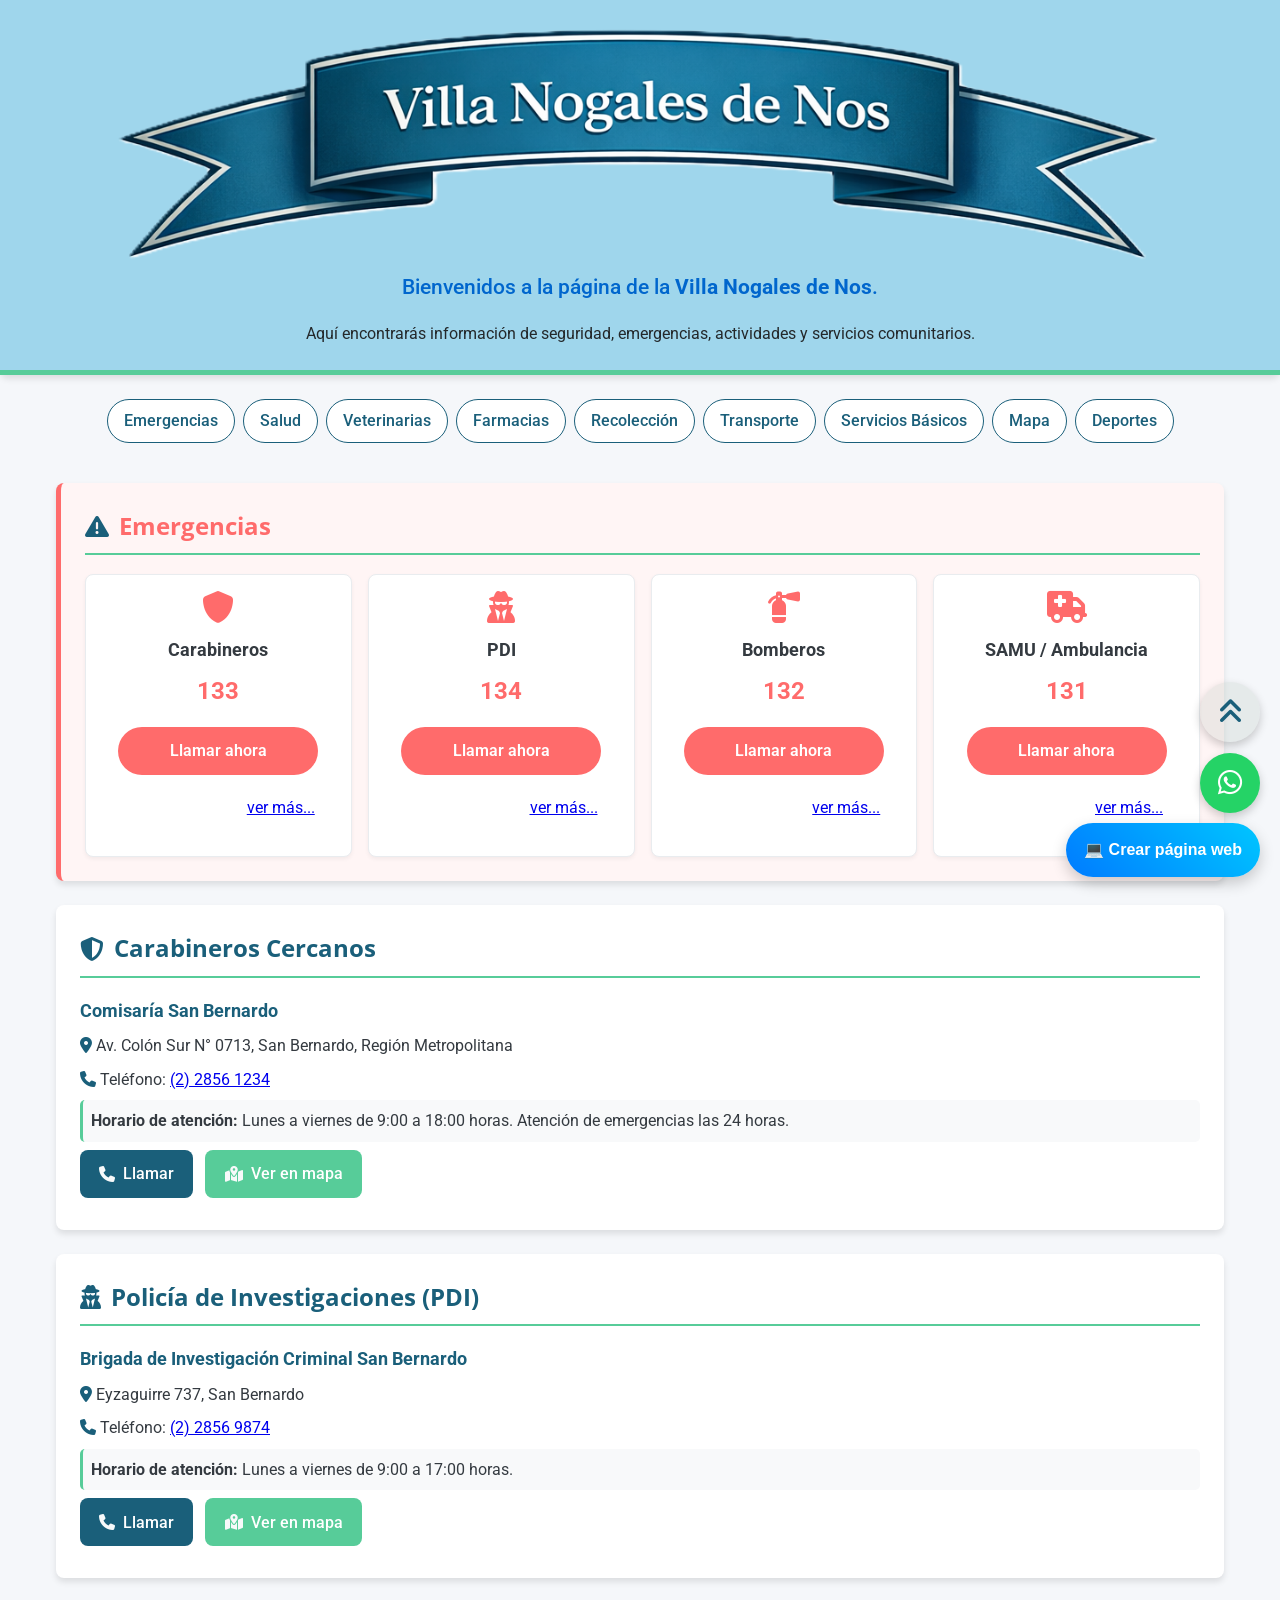
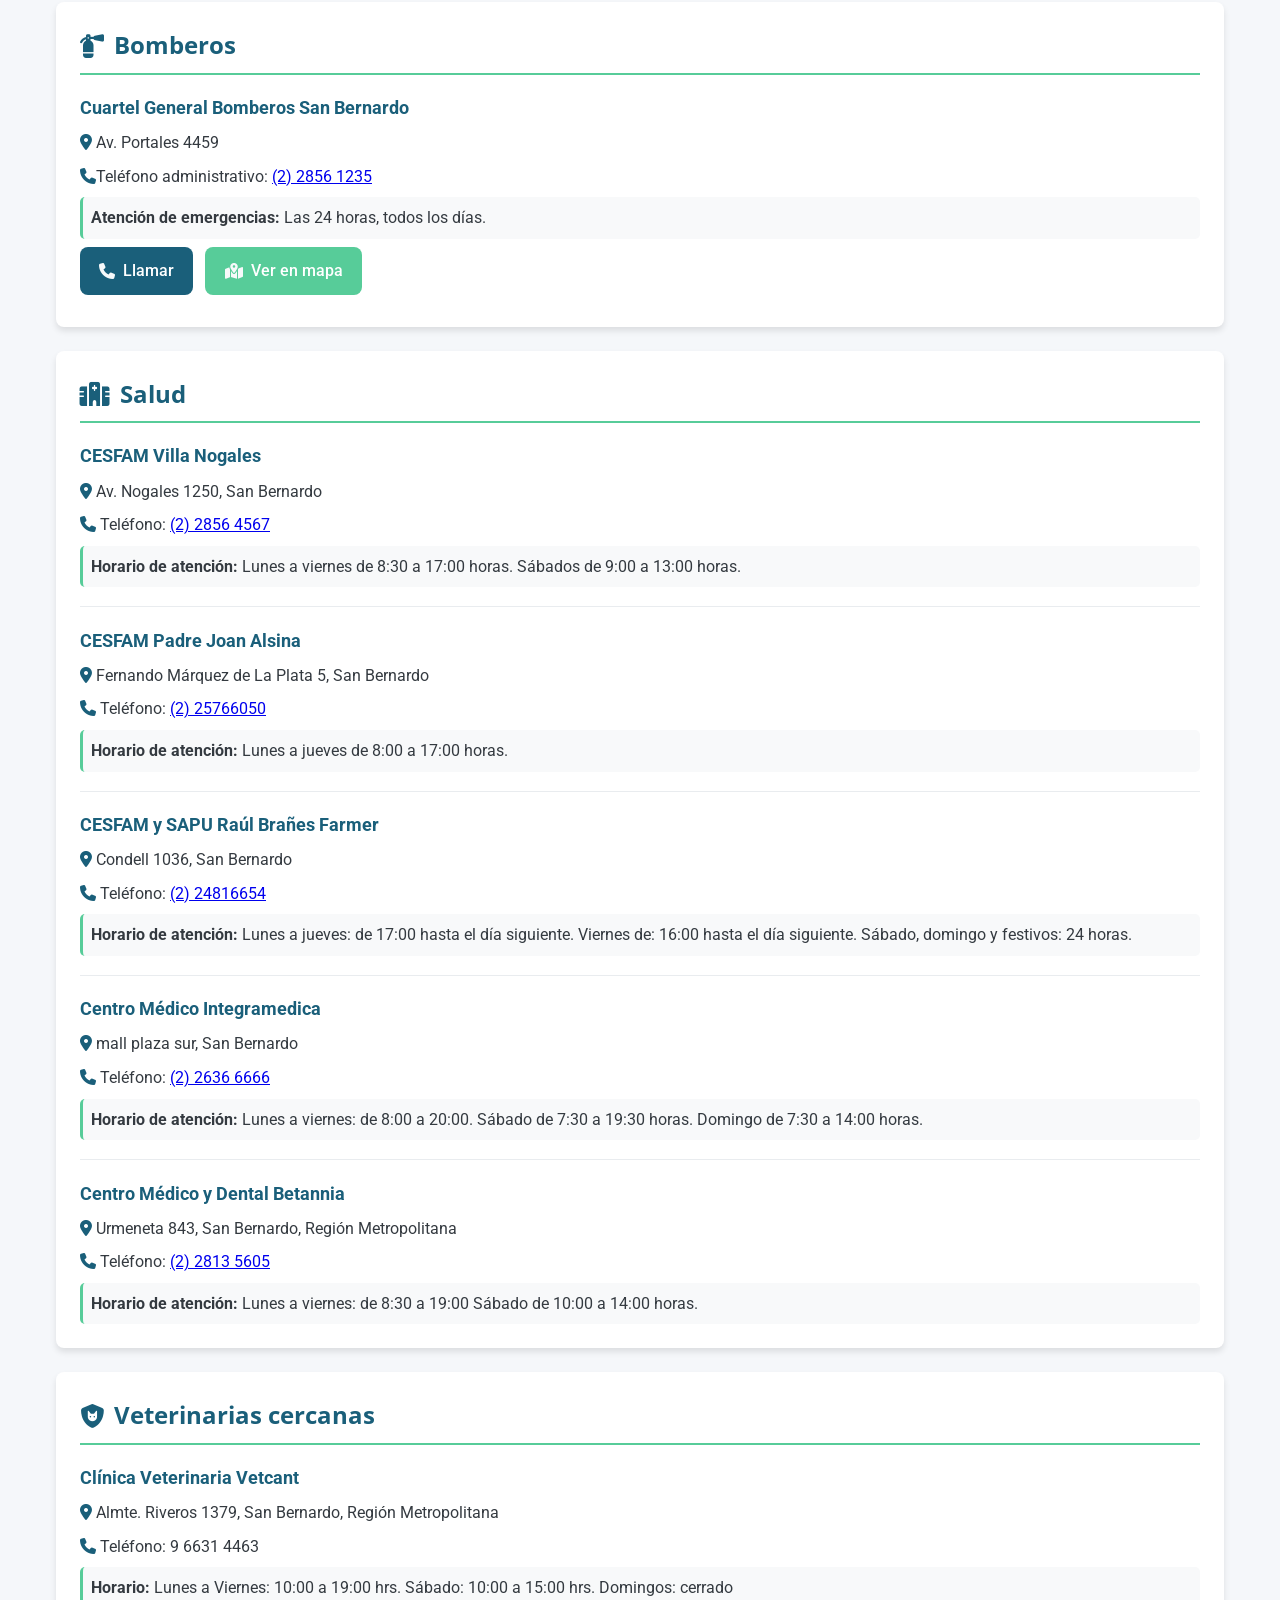
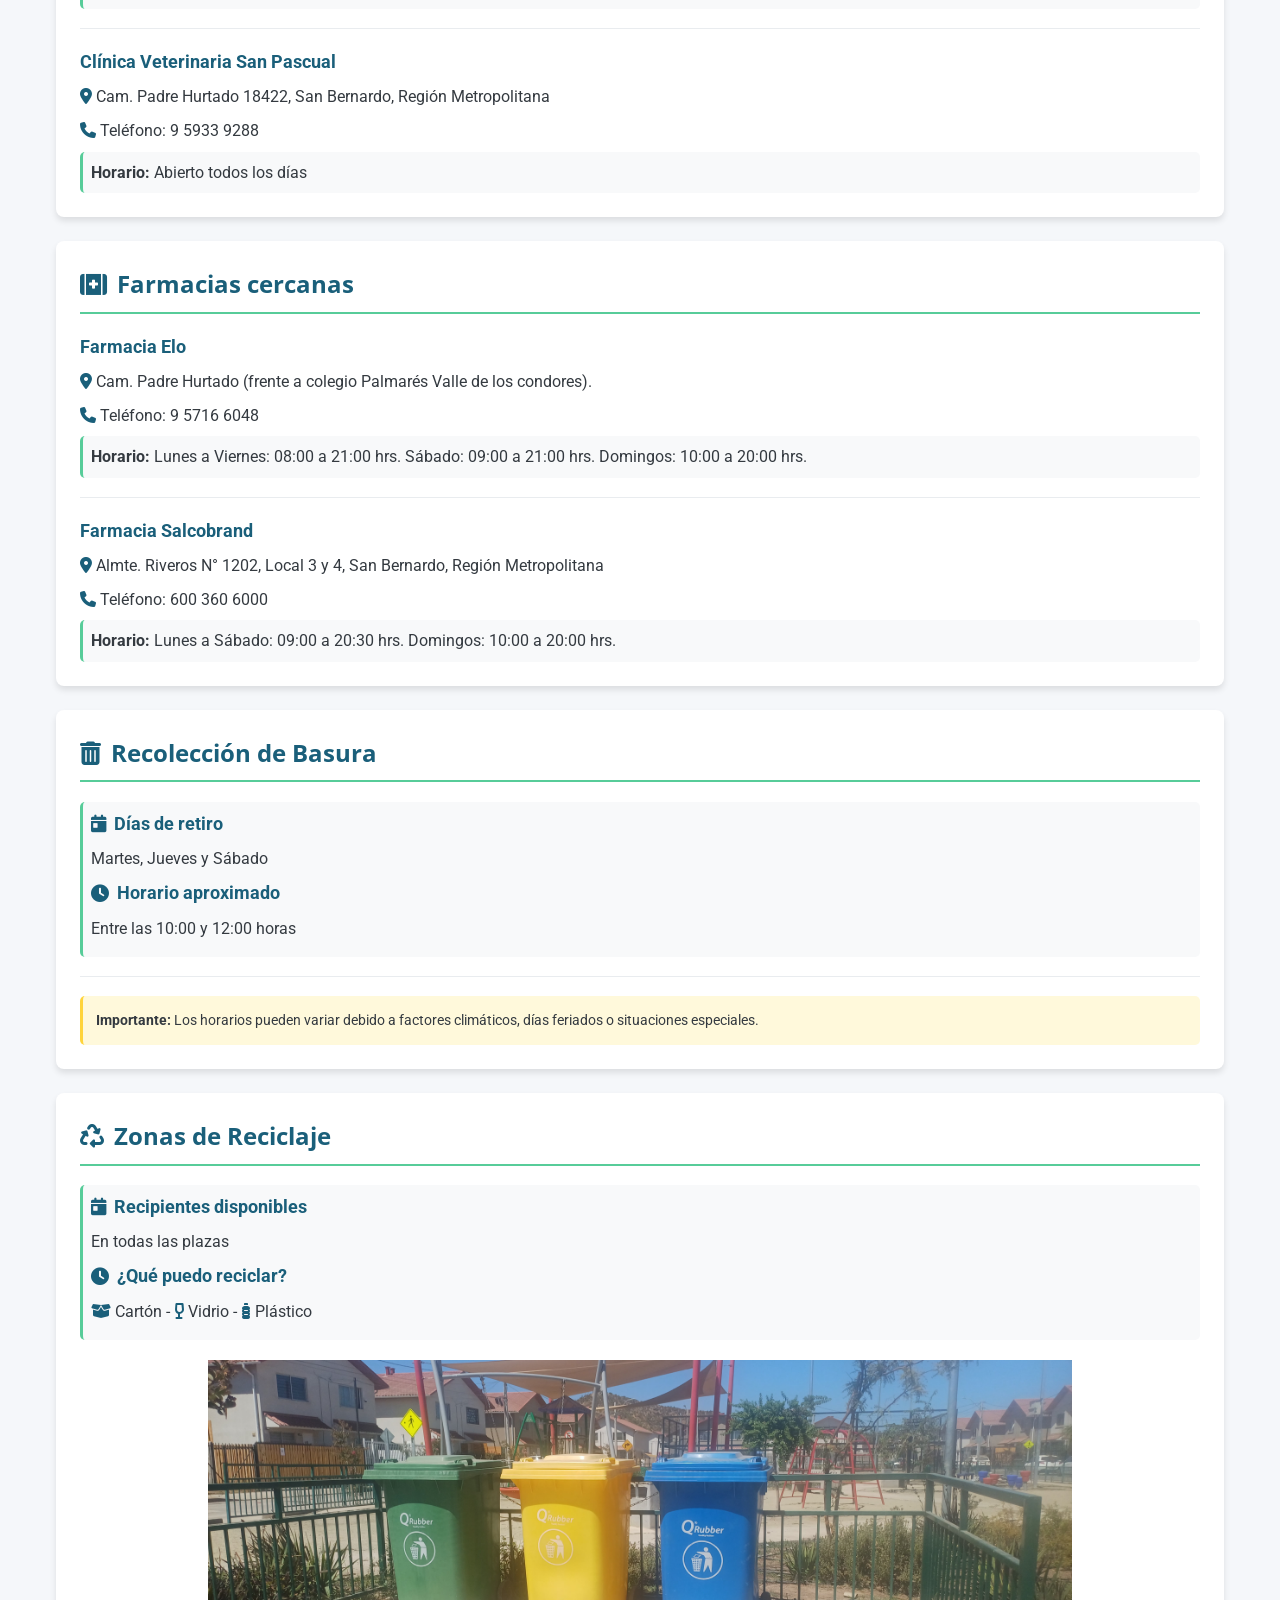
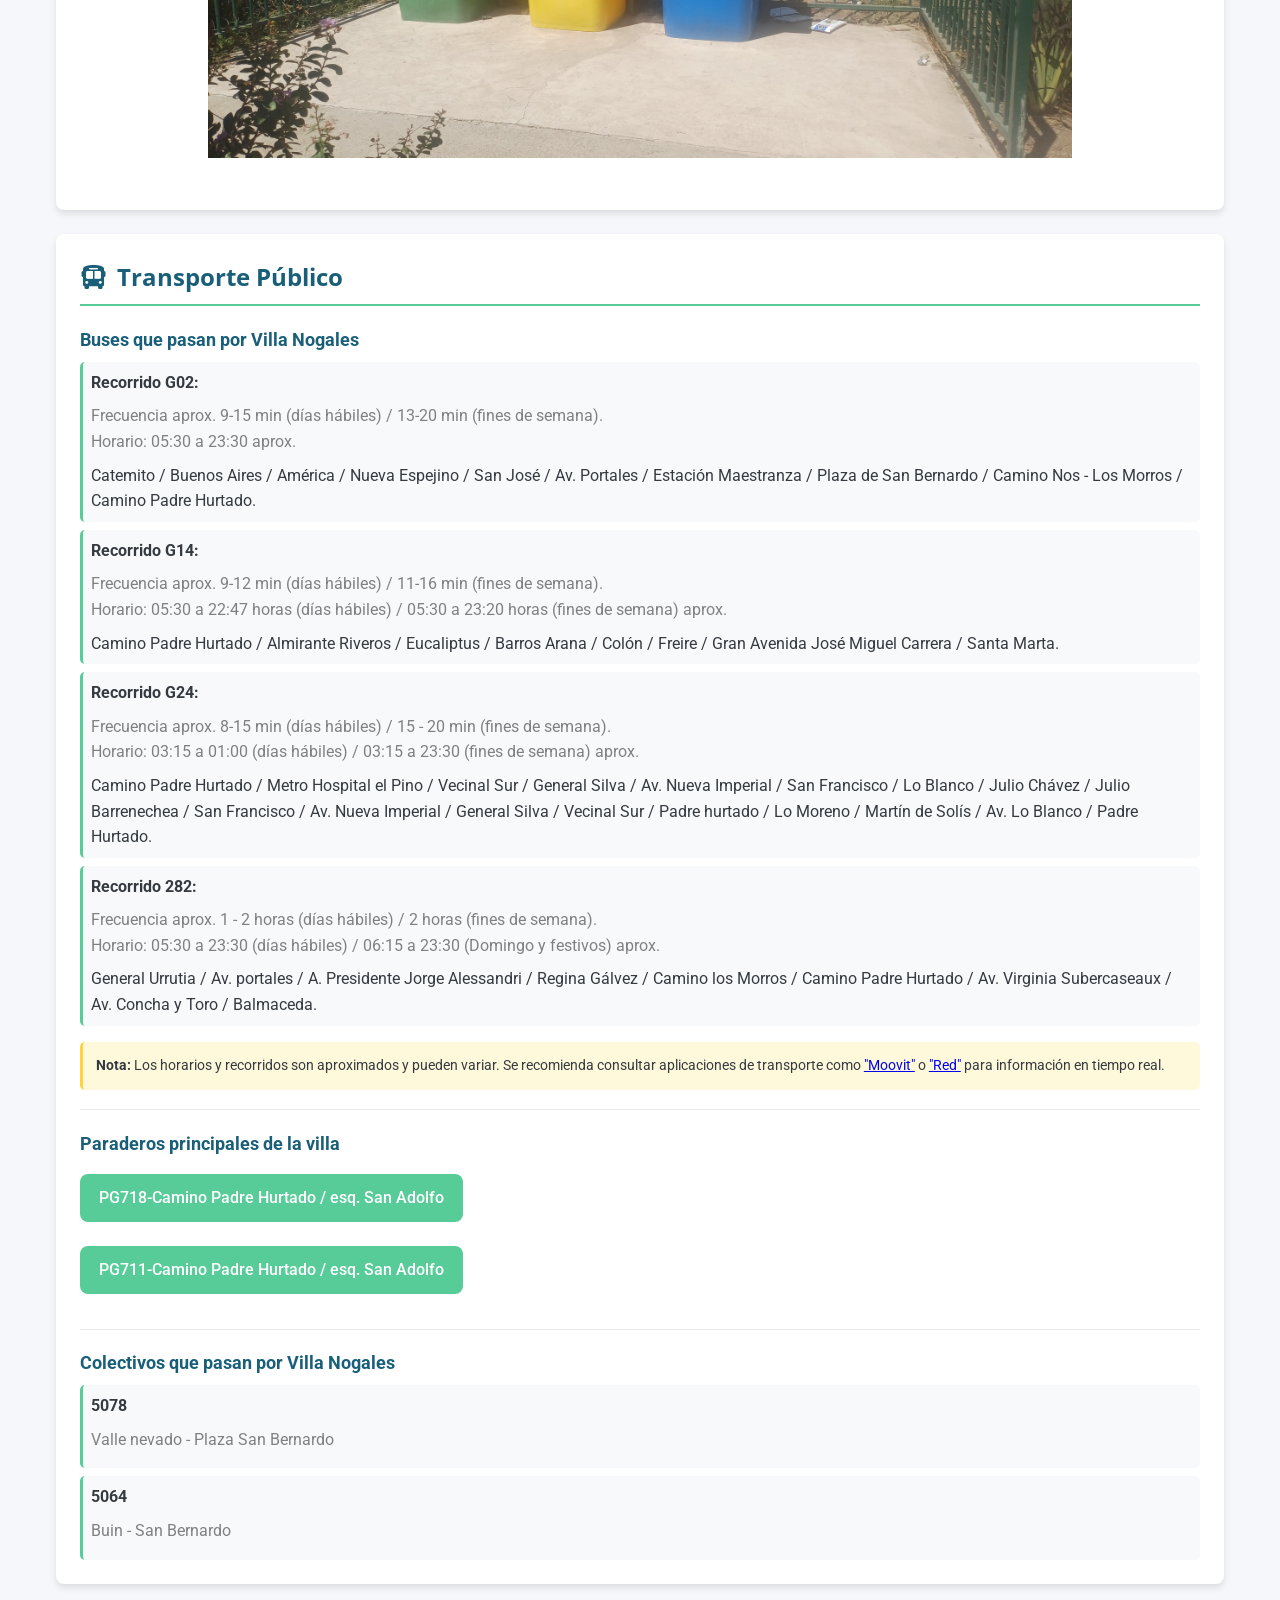
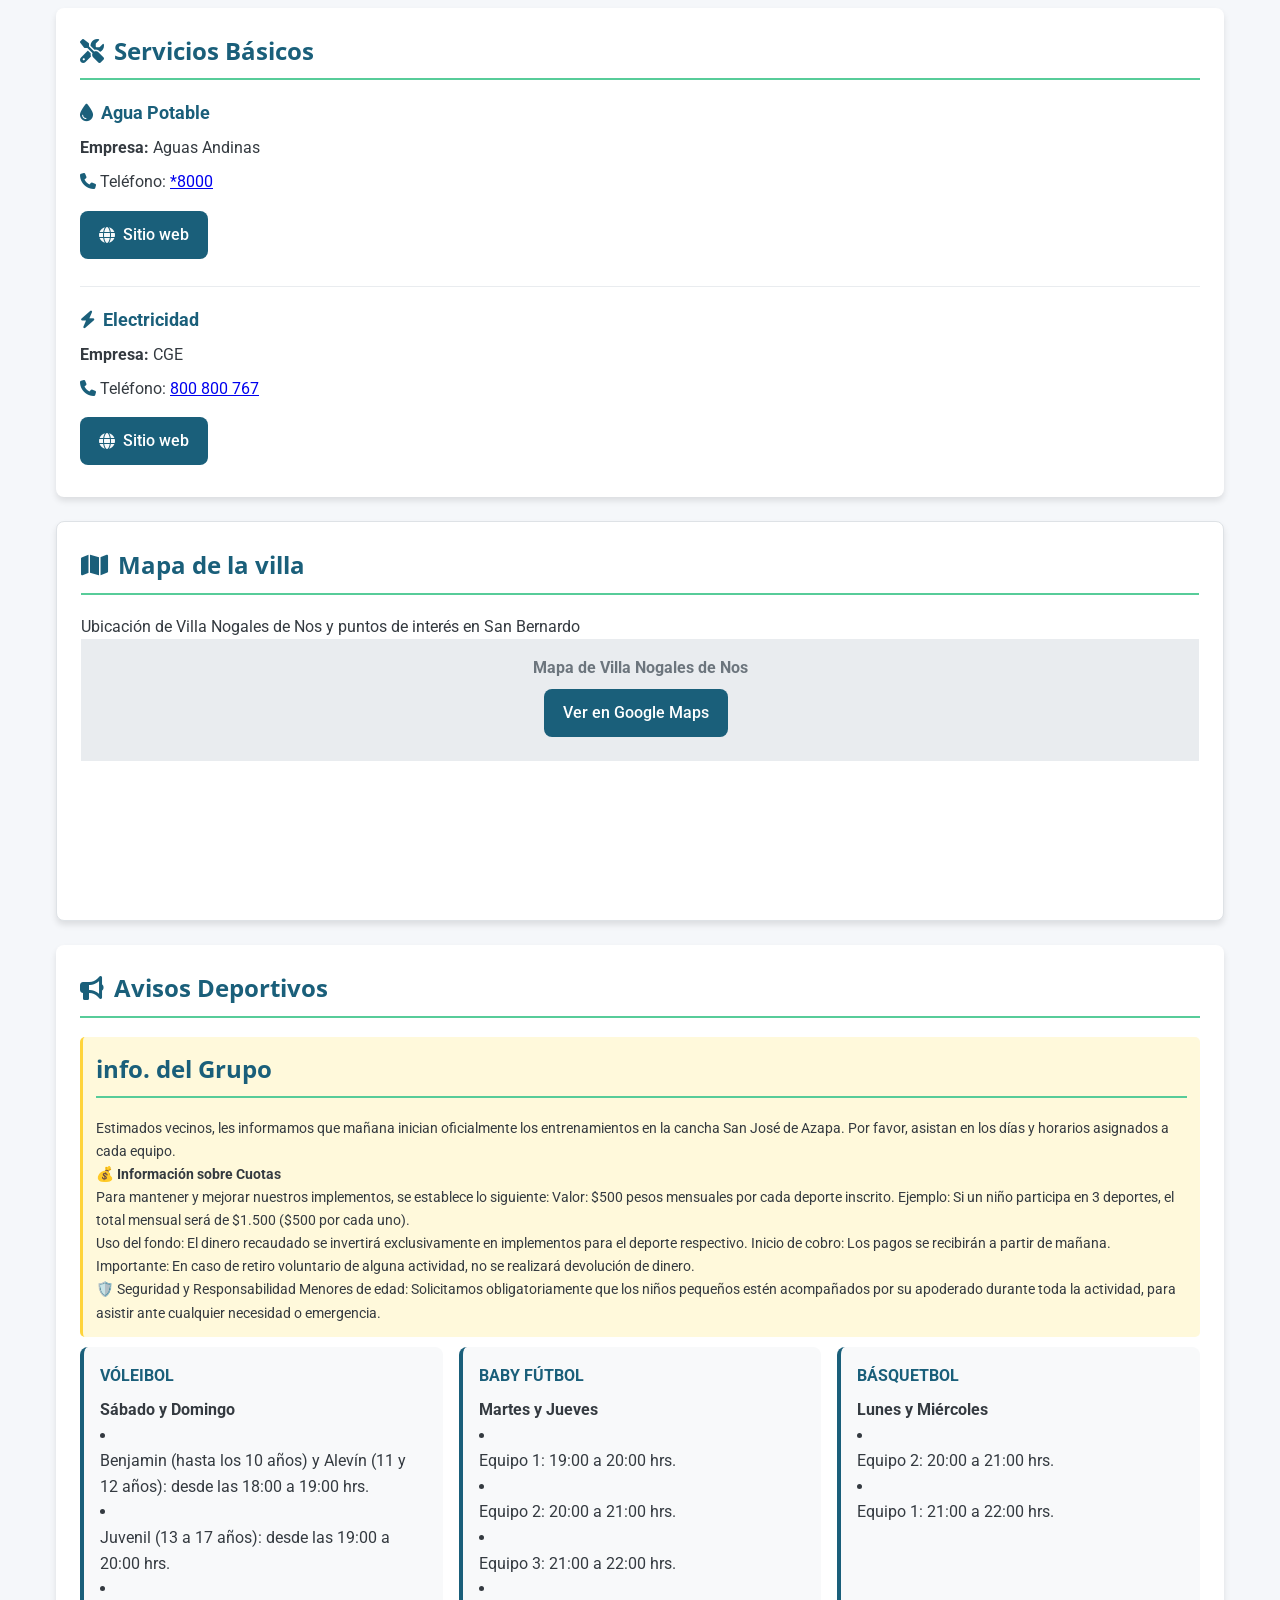
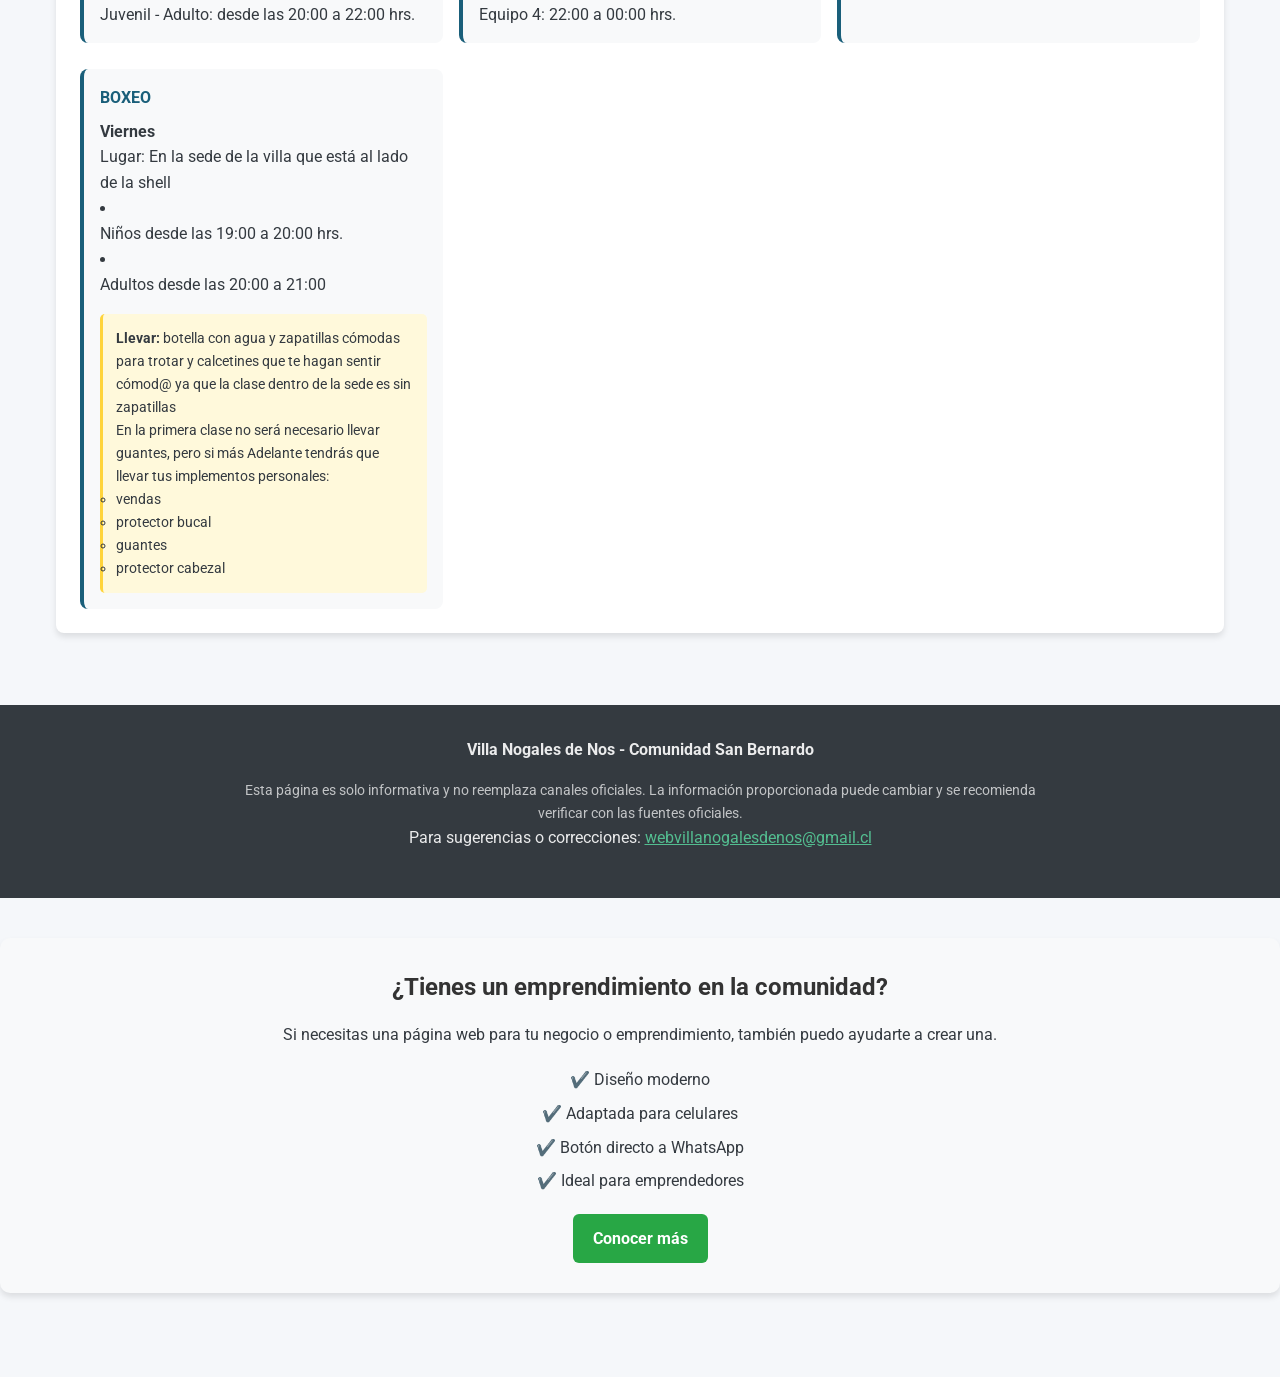
==== commit e4a8ba9d: "cambio a index.html" ====
--- a/index.html
+++ b/index.html
@@ -1,307 +1,350 @@
-
-    <!DOCTYPE html>
-    <html lang="es">
-
-    <head>
-        <meta charset="UTF-8">
-        <meta name="viewport" content="width=device-width, initial-scale=1.0">
-        <title>Villa Nogales de Nos - Comunidad San Bernardo</title>
-        <link rel="stylesheet" href="https://cdnjs.cloudflare.com/ajax/libs/font-awesome/6.4.0/css/all.min.css">
-        <link href="https://fonts.googleapis.com/css2?family=Roboto:wght@300;400;500;700&family=Open+Sans:wght@400;600;700&display=swap" rel="stylesheet">
-        <link rel="stylesheet" href="style.css">
-        
-    </head>
-    <!-- Encabezado -->
-    <section id="header">
-        <header>
+<!DOCTYPE html>
+<html lang="es">
+
+<head>
+    <meta charset="UTF-8">
+    <meta name="viewport" content="width=device-width, initial-scale=1.0">
+    <title>Villa Nogales de Nos - Comunidad San Bernardo</title>
+    <link rel="stylesheet" href="https://cdnjs.cloudflare.com/ajax/libs/font-awesome/6.4.0/css/all.min.css">
+    <link href="https://fonts.googleapis.com/css2?family=Roboto:wght@300;400;500;700&family=Open+Sans:wght@400;600;700&display=swap" rel="stylesheet">
+    <link rel="stylesheet" href="style.css">
+
+</head>
+<!-- Encabezado -->
+<section id="header">
+    <header>
+        <div class="villa">
+
             <img id="emblema" src="/img/emblema.png" alt="emblema">
             <!-- <h1>Villa Nogales de Nos</h1> -->
             <h2>Bienvenidos a la página de la <strong>Villa Nogales de Nos</strong>.</h2>
             <p>Aquí encontrarás información de seguridad, emergencias, actividades y servicios comunitarios.</p>
-
-        </header>
-    </section>
-
-
-    <!-- Navegación rápida para móviles -->
-    <div class="nav-secciones">
-        <a href="#emergencias" class="nav-btn">Emergencias</a>
-        <a href="#salud" class="nav-btn">Salud</a>
-        <a href="#veterinarias" class="nav-btn">Veterinarias</a>
-        <a href="#basura" class="nav-btn">Recolección</a>
-        <a href="#transporte" class="nav-btn">Transporte</a>
-        <a href="#servicios" class="nav-btn">Servicios Básicos</a>
-        <a href="#mapa" class="nav-btn">Mapa</a>
-        <a href="#deportes" class="nav-btn">Deportes</a>
-    </div>
- 
-
-    <main>
-        <!-- Sección de Emergencias -->
-        <section id="emergencias">
-            <h3><i class="fas fa-exclamation-triangle"></i> Emergencias</h3>
-            <div class="emergencia-grid">
-                <div class="emergencia-item">
-                    <i class="fa-solid fa-shield"></i>
-                    <h4>Carabineros</h4>
-                    <div class="emergencia-numero">133</div>
-                    <a href="tel:133" class="btn-llamar">Llamar ahora</a>
-                    <span>
-                        <a href="#carabineros"> ver más...</a>
-                    </span>
-                </div>
-                <div class="emergencia-item">
-                    <i class="fas fa-user-secret"></i>
-                    <h4>PDI</h4>
-                    <div class="emergencia-numero">134</div>
-                    <a href="tel:134" class="btn-llamar">Llamar ahora</a>
-                    <span>
-                        <a href="#pdi"> ver más...</a>
-                    </span>
-                </div>
-                <div class="emergencia-item">
-                    <i class="fas fa-fire-extinguisher"></i>
-                    <h4>Bomberos</h4>
-                    <div class="emergencia-numero">132</div>
-                    <a href="tel:132" class="btn-llamar">Llamar ahora</a>
-                    <span>
-                        <a href="#bomberos"> ver más...</a>
-                    </span>
-                </div>
-                <div class="emergencia-item">
-                    <i class="fas fa-ambulance"></i>
-                    <h4>SAMU / Ambulancia</h4>
-                    <div class="emergencia-numero">131</div>
-                    <a href="tel:131" class="btn-llamar">Llamar ahora</a>
-                    <span>
-                        <a href="#salud"> ver más...</a>
-                    </span>
-                </div>
-            </div>
-        </section>
-
-        <!-- Sección de Carabineros -->
-        <section id="carabineros">
-            <h3><i class="fas fa-shield-alt"></i> Carabineros Cercanos</h3>
-            <div class="info-item">
-                <h4>Comisaría San Bernardo</h4>
-                <p><i class="fas fa-map-marker-alt"></i> Av. Colón Sur N° 0713, San Bernardo, Región Metropolitana </p>
-                <p><i class="fas fa-phone"></i> Teléfono: <a href="tel:+56228561234">(2) 2856 1234</a></p>
-                <div class="horario">
-                    <strong>Horario de atención:</strong> Lunes a viernes de 9:00 a 18:00 horas. Atención de emergencias las 24 horas.
-                </div>
-                <a href="tel:+56228561234" class="btn-accion"><i class="fas fa-phone btn-style"></i> Llamar</a>
-                <a href="https://www.google.com/maps/place/CARABINEROS+DE+CHILE+PREFECTURA+DEL+MAIPO+62+COMISARIA+SAN+BERNARDO/@-33.5944925,-70.686749,18z/data=!4m6!3m5!1s0x9662d96ed47aacef:0x773077b5d0248e8!8m2!3d-33.5943709!4d-70.6866336!16s%2Fg%2F1hdzzymvp?entry=ttu&g_ep=EgoyMDI2MDExMy4wIKXMDSoKLDEwMDc5MjA2OUgBUAM%3D" target="_blank" class="btn-accion secundario"><i class="fas fa-map-marked-alt btn-style "></i> Ver en mapa</a>
-            </div>
-        </section>
-
-        <!-- Sección de PDI -->
-        <section id="pdi">
-            <h3><i class="fas fa-user-secret"></i> Policía de Investigaciones (PDI)</h3>
-            <div class="info-item">
-                <h4>Brigada de Investigación Criminal San Bernardo</h4>
-                <p><i class="fas fa-map-marker-alt"></i> Eyzaguirre 737, San Bernardo</p>
-                <p><i class="fas fa-phone"></i> Teléfono: <a href="tel:+56228569874">(2) 2856 9874</a></p>
-                <div class="horario">
-                    <strong>Horario de atención:</strong> Lunes a viernes de 9:00 a 17:00 horas.
-                </div>
-                <!-- <p><strong>Emergencias PDI:</strong> <a href="tel:134">134</a></p> -->
-                <a href="tel:+56228569874" class="btn-accion"><i class="fas fa-phone btn-style"></i> Llamar</a>
-                <a href="https://maps.google.com/?q=Eyzaguirre 737, San Bernardo" target="_blank" class="btn-accion secundario"><i class="fas fa-map-marked-alt btn-style"></i> Ver en mapa</a>
-            </div>
-        </section>
-
-        <!-- Sección de Bomberos -->
-        <section id="bomberos">
-            <h3><i class="fas fa-fire-extinguisher"></i> Bomberos</h3>
-            <div class="info-item">
-                <h4>Cuartel General Bomberos San Bernardo</h4>
-                <p><i class="fas fa-map-marker-alt"></i> Av. Portales 4459</p>
-                <!-- <p><strong>Teléfono de emergencias:</strong> <a href="tel:132">132</a></p> -->
-                <p><i class="fas fa-phone"></i>Teléfono administrativo: <a href="tel:+56228561235">(2) 2856 1235</a></p>
-                <div class="horario">
-                    <strong>Atención de emergencias:</strong> Las 24 horas, todos los días.
-                </div>
-                <a href="tel:132" class="btn-accion"><i class="fas fa-phone  btn-style"></i> Llamar</a>
-                <a href="https://www.google.com/maps/@-33.6389166,-70.7081369,3a,90y,94.61h,86.45t/data=!3m7!1e1!3m5!1sJYqAmREFoTQdvKlwgzqKMw!2e0!6shttps:%2F%2Fstreetviewpixels-pa.googleapis.com%2Fv1%2Fthumbnail%3Fcb_client%3Dmaps_sv.tactile%26w%3D900%26h%3D600%26pitch%3D3.547947371715807%26panoid%3DJYqAmREFoTQdvKlwgzqKMw%26yaw%3D94.60558155013182!7i16384!8i8192?entry=ttu&g_ep=EgoyMDI2MDExMy4wIKXMDSoKLDEwMDc5MjA2OUgBUAM%3D" target="_blank" class="btn-accion secundario"><i class="fas fa-map-marked-alt btn-style"></i> Ver en mapa</a>
-            </div>
-        </section>
-
-        <!-- Sección de Salud -->
-        <section id="salud">
-            <h3><i class="fas fa-hospital"></i> Salud</h3>
-            <div class="info-item">
-                <h4>CESFAM Villa Nogales</h4>
-                <p><i class="fas fa-map-marker-alt"></i> Av. Nogales 1250, San Bernardo</p>
-                <p><i class="fas fa-phone"></i> Teléfono: <a href="tel:+56228564567">(2) 2856 4567</a></p>
-                <div class="horario">
-                    <strong>Horario de atención:</strong> Lunes a viernes de 8:30 a 17:00 horas. Sábados de 9:00 a 13:00 horas.
-                </div>
-            </div>
-            <div class="info-item">
-                <h4>CESFAM Padre Joan Alsina</h4>
-                <p><i class="fas fa-map-marker-alt"></i> Fernando Márquez de La Plata 5, San Bernardo</p>
-                <p><i class="fas fa-phone"></i> Teléfono: <a href="tel:+56225766050">(2) 25766050</a></p>
-                <div class="horario">
-                    <strong>Horario de atención:</strong> Lunes a jueves de 8:00 a 17:00 horas.
-                </div>
-            </div>
-            <div class="info-item">
-                <h4>CESFAM y SAPU Raúl Brañes Farmer</h4>
-                <p><i class="fas fa-map-marker-alt"></i> Condell 1036, San Bernardo</p>
-                <p><i class="fas fa-phone"></i> Teléfono: <a href="tel:+56224816654">(2) 24816654</a></p>
-                <div class="horario">
-                    <strong>Horario de atención:</strong> Lunes a jueves: de 17:00 hasta el día siguiente.
-                    Viernes de: 16:00 hasta el día siguiente.
-                    Sábado, domingo y festivos: 24 horas.
-                </div>
-            </div>
-            <div class="info-item">
-                <h4>Centro Médico Integramedica</h4>
-                <p><i class="fas fa-map-marker-alt"></i> mall plaza sur, San Bernardo</p>
-                <p><i class="fas fa-phone"></i> Teléfono: <a href="tel:+56226366666">(2) 2636 6666</a></p>
-                <div class="horario">
-                    <strong>Horario de atención:</strong> Lunes a viernes: de 8:00 a 20:00.
-                    Sábado de 7:30 a 19:30 horas.
-                    Domingo de 7:30 a 14:00 horas.
-                </div>
-            </div>
-            <div class="info-item">
-                <h4>Centro Médico y Dental Betannia</h4>
-                <p><i class="fas fa-map-marker-alt"></i> Urmeneta 843, San Bernardo, Región Metropolitana</p>
-                <p><i class="fas fa-phone"></i> Teléfono: <a href="tel:+56228135605">(2) 2813 5605</a></p>
-                <div class="horario">
-                    <strong>Horario de atención:</strong> Lunes a viernes: de 8:30 a 19:00
-                    Sábado de 10:00 a 14:00 horas.
-                </div>
-            </div>
-        </section>
-
-        <section id="veterinarias">
-            <h3><i class="fa-solid fa-shield-cat"></i> Veterinarias cercanas</h3>
-            <div class="info-item">
-                <h4>Clínica Veterinaria Vetcant</h4>
-                <p><i class="fas fa-map-marker-alt"></i> Almte. Riveros 1379, San Bernardo, Región Metropolitana</p>
-                <p><i class="fas fa-phone"></i> Teléfono: <a href="tel:+56966314463"></a>9 6631 4463</p>
-                <div class="horario">
-                    <strong>Horario:</strong> Lunes a Viernes: 10:00 a 19:00 hrs. Sábado: 10:00 a 15:00 hrs. Domingos: cerrado
-                </div>
-            </div>
-            <div class="info-item">
-                <h4>Clínica Veterinaria San Pascual</h4>
-                <p><i class="fas fa-map-marker-alt"></i> Cam. Padre Hurtado 18422, San Bernardo, Región Metropolitana</p>
-                <p><i class="fas fa-phone"></i> Teléfono: <a href="tel:+56959339288"></a>9 5933 9288</p>
-                <div class="horario">
-                    <strong>Horario:</strong> Abierto todos los días
-                </div>
-            </div>
-
-        </section>
-
-        <!-- Sección de Recolección de Basura -->
-        <section id="basura">
-
-            <h3><i class="fas fa-trash-alt"></i> Recolección de Basura</h3>
-            <div class="info-item">
-                <div class="horario">
-                    <h4><i class="fas fa-calendar-day"></i> Días de retiro</h4>
-                    <p>Martes, Jueves y Sábado</p>
-                    <h4><i class="fas fa-clock"></i> Horario aproximado</h4>
-                    <p>Entre las 10:00 y 12:00 horas</p>
-                </div>
-            </div>
-
-            <div class="nota">
-                <strong>Importante:</strong> Los horarios pueden variar debido a factores climáticos, días feriados o situaciones especiales.
-            </div>
-        </section>
-
-        <!-- Sección de reciclaje -->
-        <section id="reciclaje">
-
-            <h3><i class="fa-solid fa-recycle"></i> Zonas de Reciclaje</h3>
-            <div class="info-item">
-                <div class="horario">
-                    <h4><i class="fas fa-calendar-day"></i>Recipientes disponibles</h4>
-                    <p>En todas las plazas</p>
-                    <!-- </div>
+        </div>
+
+    </header>
+</section>
+
+
+<!-- Navegación rápida para móviles -->
+<div class="nav-secciones">
+    <a href="#emergencias" class="nav-btn">Emergencias</a>
+    <a href="#salud" class="nav-btn">Salud</a>
+    <a href="#veterinarias" class="nav-btn">Veterinarias</a>
+    <a href="#farmacias" class="nav-btn">Farmacias</a>
+    <a href="#basura" class="nav-btn">Recolección</a>
+    <a href="#transporte" class="nav-btn">Transporte</a>
+    <a href="#servicios" class="nav-btn">Servicios Básicos</a>
+    <a href="#mapa" class="nav-btn">Mapa</a>
+    <a href="#deportes" class="nav-btn">Deportes</a>
+</div>
+
+
+<main>
+    <!-- Sección de Emergencias -->
+    <section id="emergencias">
+        <h3><i class="fas fa-exclamation-triangle"></i> Emergencias</h3>
+        <div class="emergencia-grid">
+            <div class="emergencia-item">
+                <i class="fa-solid fa-shield"></i>
+                <h4>Carabineros</h4>
+                <div class="emergencia-numero">133</div>
+                <a href="tel:133" class="btn-llamar">Llamar ahora</a>
+                <span>
+                    <a href="#carabineros"> ver más...</a>
+                </span>
+            </div>
+            <div class="emergencia-item">
+                <i class="fas fa-user-secret"></i>
+                <h4>PDI</h4>
+                <div class="emergencia-numero">134</div>
+                <a href="tel:134" class="btn-llamar">Llamar ahora</a>
+                <span>
+                    <a href="#pdi"> ver más...</a>
+                </span>
+            </div>
+            <div class="emergencia-item">
+                <i class="fas fa-fire-extinguisher"></i>
+                <h4>Bomberos</h4>
+                <div class="emergencia-numero">132</div>
+                <a href="tel:132" class="btn-llamar">Llamar ahora</a>
+                <span>
+                    <a href="#bomberos"> ver más...</a>
+                </span>
+            </div>
+            <div class="emergencia-item">
+                <i class="fas fa-ambulance"></i>
+                <h4>SAMU / Ambulancia</h4>
+                <div class="emergencia-numero">131</div>
+                <a href="tel:131" class="btn-llamar">Llamar ahora</a>
+                <span>
+                    <a href="#salud"> ver más...</a>
+                </span>
+            </div>
+        </div>
+    </section>
+
+    <!-- Sección de Carabineros -->
+    <section id="carabineros">
+        <h3><i class="fas fa-shield-alt"></i> Carabineros Cercanos</h3>
+        <div class="info-item">
+            <h4>Comisaría San Bernardo</h4>
+            <p><i class="fas fa-map-marker-alt"></i> Av. Colón Sur N° 0713, San Bernardo, Región Metropolitana </p>
+            <p><i class="fas fa-phone"></i> Teléfono: <a href="tel:+56228561234">(2) 2856 1234</a></p>
+            <div class="horario">
+                <strong>Horario de atención:</strong> Lunes a viernes de 9:00 a 18:00 horas. Atención de emergencias las 24 horas.
+            </div>
+            <a href="tel:+56228561234" class="btn-accion"><i class="fas fa-phone btn-style"></i> Llamar</a>
+            <a href="https://www.google.com/maps/place/CARABINEROS+DE+CHILE+PREFECTURA+DEL+MAIPO+62+COMISARIA+SAN+BERNARDO/@-33.5944925,-70.686749,18z/data=!4m6!3m5!1s0x9662d96ed47aacef:0x773077b5d0248e8!8m2!3d-33.5943709!4d-70.6866336!16s%2Fg%2F1hdzzymvp?entry=ttu&g_ep=EgoyMDI2MDExMy4wIKXMDSoKLDEwMDc5MjA2OUgBUAM%3D" target="_blank" class="btn-accion secundario"><i class="fas fa-map-marked-alt btn-style "></i> Ver en mapa</a>
+        </div>
+    </section>
+
+    <!-- Sección de PDI -->
+    <section id="pdi">
+        <h3><i class="fas fa-user-secret"></i> Policía de Investigaciones (PDI)</h3>
+        <div class="info-item">
+            <h4>Brigada de Investigación Criminal San Bernardo</h4>
+            <p><i class="fas fa-map-marker-alt"></i> Eyzaguirre 737, San Bernardo</p>
+            <p><i class="fas fa-phone"></i> Teléfono: <a href="tel:+56228569874">(2) 2856 9874</a></p>
+            <div class="horario">
+                <strong>Horario de atención:</strong> Lunes a viernes de 9:00 a 17:00 horas.
+            </div>
+            <!-- <p><strong>Emergencias PDI:</strong> <a href="tel:134">134</a></p> -->
+            <a href="tel:+56228569874" class="btn-accion"><i class="fas fa-phone btn-style"></i> Llamar</a>
+            <a href="https://maps.google.com/?q=Eyzaguirre 737, San Bernardo" target="_blank" class="btn-accion secundario"><i class="fas fa-map-marked-alt btn-style"></i> Ver en mapa</a>
+        </div>
+    </section>
+
+    <!-- Sección de Bomberos -->
+    <section id="bomberos">
+        <h3><i class="fas fa-fire-extinguisher"></i> Bomberos</h3>
+        <div class="info-item">
+            <h4>Cuartel General Bomberos San Bernardo</h4>
+            <p><i class="fas fa-map-marker-alt"></i> Av. Portales 4459</p>
+            <!-- <p><strong>Teléfono de emergencias:</strong> <a href="tel:132">132</a></p> -->
+            <p><i class="fas fa-phone"></i>Teléfono administrativo: <a href="tel:+56228561235">(2) 2856 1235</a></p>
+            <div class="horario">
+                <strong>Atención de emergencias:</strong> Las 24 horas, todos los días.
+            </div>
+            <a href="tel:132" class="btn-accion"><i class="fas fa-phone  btn-style"></i> Llamar</a>
+            <a href="https://www.google.com/maps/@-33.6389166,-70.7081369,3a,90y,94.61h,86.45t/data=!3m7!1e1!3m5!1sJYqAmREFoTQdvKlwgzqKMw!2e0!6shttps:%2F%2Fstreetviewpixels-pa.googleapis.com%2Fv1%2Fthumbnail%3Fcb_client%3Dmaps_sv.tactile%26w%3D900%26h%3D600%26pitch%3D3.547947371715807%26panoid%3DJYqAmREFoTQdvKlwgzqKMw%26yaw%3D94.60558155013182!7i16384!8i8192?entry=ttu&g_ep=EgoyMDI2MDExMy4wIKXMDSoKLDEwMDc5MjA2OUgBUAM%3D" target="_blank" class="btn-accion secundario"><i class="fas fa-map-marked-alt btn-style"></i> Ver en mapa</a>
+        </div>
+    </section>
+
+    <!-- Sección de Salud -->
+    <section id="salud">
+        <h3><i class="fas fa-hospital"></i> Salud</h3>
+        <div class="info-item">
+            <h4>CESFAM Villa Nogales</h4>
+            <p><i class="fas fa-map-marker-alt"></i> Av. Nogales 1250, San Bernardo</p>
+            <p><i class="fas fa-phone"></i> Teléfono: <a href="tel:+56228564567">(2) 2856 4567</a></p>
+            <div class="horario">
+                <strong>Horario de atención:</strong> Lunes a viernes de 8:30 a 17:00 horas. Sábados de 9:00 a 13:00 horas.
+            </div>
+        </div>
+        <div class="info-item">
+            <h4>CESFAM Padre Joan Alsina</h4>
+            <p><i class="fas fa-map-marker-alt"></i> Fernando Márquez de La Plata 5, San Bernardo</p>
+            <p><i class="fas fa-phone"></i> Teléfono: <a href="tel:+56225766050">(2) 25766050</a></p>
+            <div class="horario">
+                <strong>Horario de atención:</strong> Lunes a jueves de 8:00 a 17:00 horas.
+            </div>
+        </div>
+        <div class="info-item">
+            <h4>CESFAM y SAPU Raúl Brañes Farmer</h4>
+            <p><i class="fas fa-map-marker-alt"></i> Condell 1036, San Bernardo</p>
+            <p><i class="fas fa-phone"></i> Teléfono: <a href="tel:+56224816654">(2) 24816654</a></p>
+            <div class="horario">
+                <strong>Horario de atención:</strong> Lunes a jueves: de 17:00 hasta el día siguiente.
+                Viernes de: 16:00 hasta el día siguiente.
+                Sábado, domingo y festivos: 24 horas.
+            </div>
+        </div>
+        <div class="info-item">
+            <h4>Centro Médico Integramedica</h4>
+            <p><i class="fas fa-map-marker-alt"></i> mall plaza sur, San Bernardo</p>
+            <p><i class="fas fa-phone"></i> Teléfono: <a href="tel:+56226366666">(2) 2636 6666</a></p>
+            <div class="horario">
+                <strong>Horario de atención:</strong> Lunes a viernes: de 8:00 a 20:00.
+                Sábado de 7:30 a 19:30 horas.
+                Domingo de 7:30 a 14:00 horas.
+            </div>
+        </div>
+        <div class="info-item">
+            <h4>Centro Médico y Dental Betannia</h4>
+            <p><i class="fas fa-map-marker-alt"></i> Urmeneta 843, San Bernardo, Región Metropolitana</p>
+            <p><i class="fas fa-phone"></i> Teléfono: <a href="tel:+56228135605">(2) 2813 5605</a></p>
+            <div class="horario">
+                <strong>Horario de atención:</strong> Lunes a viernes: de 8:30 a 19:00
+                Sábado de 10:00 a 14:00 horas.
+            </div>
+        </div>
+    </section>
+
+    <section id="veterinarias">
+        <h3><i class="fa-solid fa-shield-cat"></i> Veterinarias cercanas</h3>
+        <div class="info-item">
+            <h4>Clínica Veterinaria Vetcant</h4>
+            <p><i class="fas fa-map-marker-alt"></i> Almte. Riveros 1379, San Bernardo, Región Metropolitana</p>
+            <p><i class="fas fa-phone"></i> Teléfono: <a href="tel:+56966314463"></a>9 6631 4463</p>
+            <div class="horario">
+                <strong>Horario:</strong> Lunes a Viernes: 10:00 a 19:00 hrs. Sábado: 10:00 a 15:00 hrs. Domingos: cerrado
+            </div>
+        </div>
+        <div class="info-item">
+            <h4>Clínica Veterinaria San Pascual</h4>
+            <p><i class="fas fa-map-marker-alt"></i> Cam. Padre Hurtado 18422, San Bernardo, Región Metropolitana</p>
+            <p><i class="fas fa-phone"></i> Teléfono: <a href="tel:+56959339288"></a>9 5933 9288</p>
+            <div class="horario">
+                <strong>Horario:</strong> Abierto todos los días
+            </div>
+        </div>
+
+    </section>
+
+    <!-- Sección de Recolección de Basura -->
+    <section id="farmacias">
+
+        <h3><i class="fa-solid fa-kit-medical"></i> Farmacias cercanas</h3>
+        <div class="info-item">
+            <h4>Farmacia Elo</h4>
+            <p><i class="fas fa-map-marker-alt"></i> Cam. Padre Hurtado (frente a colegio Palmarés Valle de los condores).</p>
+            <p><i class="fas fa-phone"></i> Teléfono: <a href="tel:+56957166048"></a>9 5716 6048</p>
+            <div class="horario">
+                <strong>Horario:</strong> Lunes a Viernes: 08:00 a 21:00 hrs. Sábado: 09:00 a 21:00 hrs. Domingos: 10:00 a 20:00 hrs.
+            </div>
+        </div>
+
+        <div class="info-item">
+            <h4>Farmacia Salcobrand</h4>
+            <p><i class="fas fa-map-marker-alt"></i> Almte. Riveros N° 1202, Local 3 y 4, San Bernardo, Región Metropolitana</p>
+            <p><i class="fas fa-phone"></i> Teléfono: <a href="tel:6003606000"></a>600 360 6000</p>
+            <div class="horario">
+                <strong>Horario:</strong> Lunes a Sábado: 09:00 a 20:30 hrs. Domingos: 10:00 a 20:00 hrs.
+            </div>
+        </div>
+
+    </section>
+
+    <!-- Sección de Recolección de Basura -->
+    <section id="basura">
+
+        <h3><i class="fas fa-trash-alt"></i> Recolección de Basura</h3>
+        <div class="info-item">
+            <div class="horario">
+                <h4><i class="fas fa-calendar-day"></i> Días de retiro</h4>
+                <p>Martes, Jueves y Sábado</p>
+                <h4><i class="fas fa-clock"></i> Horario aproximado</h4>
+                <p>Entre las 10:00 y 12:00 horas</p>
+            </div>
+        </div>
+
+        <div class="nota">
+            <strong>Importante:</strong> Los horarios pueden variar debido a factores climáticos, días feriados o situaciones especiales.
+        </div>
+    </section>
+
+    <!-- Sección de reciclaje -->
+    <section id="reciclaje">
+
+        <h3><i class="fa-solid fa-recycle"></i> Zonas de Reciclaje</h3>
+        <div class="info-item">
+            <div class="horario">
+                <h4><i class="fas fa-calendar-day"></i>Recipientes disponibles</h4>
+                <p>En todas las plazas</p>
+                <!-- </div>
                     <div class="info-item"> -->
-                    <h4><i class="fas fa-clock"></i>¿Qué puedo reciclar?</h4>
-                    <p><i class="fa-solid fa-box-open"></i> Cartón - <i class="fa-solid fa-wine-glass-empty"></i> Vidrio - <i class="fa-solid fa-bottle-water"></i> Plástico</p>
-                </div>
-                <div class="tac">
-                    <img src="/img/tachos.jpg" alt="tachos">
-                </div>
-            </div>
-
-        </section>
-
-        <!-- Sección de Transporte Público -->
-        <section id="transporte">
-            <h3><i class="fas fa-bus"></i> Transporte Público</h3>
-            <div class="info-item">
-                <h4>Buses que pasan por Villa Nogales</h4>
-                <div class="horario">
-                    <p><strong> Recorrido G02:</strong>
-                    <div class="nota-simple"> Frecuencia aprox. 9-15 min (días hábiles) / 13-20 min (fines de semana).</div>
-                    <div class="nota-simple"> Horario: 05:30 a 23:30 aprox.</div>
-                    </p>
-                    Catemito / Buenos Aires / América / Nueva Espejino / San José / Av. Portales / Estación Maestranza / Plaza de San Bernardo / Camino Nos - Los Morros / Camino Padre Hurtado.
-                </div>
-                <div class="horario">
-                    <p><strong>Recorrido G14:</strong>
-                    <div class="nota-simple"> Frecuencia aprox. 9-12 min (días hábiles) / 11-16 min (fines de semana).</div>
-                    <div class="nota-simple"> Horario: 05:30 a 22:47 horas (días hábiles) / 05:30 a 23:20 horas (fines de semana) aprox.</div>
-                    </p>
-                    Camino Padre Hurtado / Almirante Riveros / Eucaliptus / Barros Arana / Colón / Freire / Gran Avenida José Miguel Carrera / Santa Marta.
-                </div>
-
-                <div class="horario">
-                    <p><strong>Recorrido G24:</strong>
-                    <div class="nota-simple">Frecuencia aprox. 8-15 min (días hábiles) / 15 - 20 min (fines de semana).</div>
-                    <div class="nota-simple">Horario: 03:15 a 01:00 (días hábiles) / 03:15 a 23:30 (fines de semana) aprox. </div>
-                    </p>
-                    Camino Padre Hurtado / Metro Hospital el Pino / Vecinal Sur / General Silva / Av. Nueva Imperial / San Francisco / Lo Blanco / Julio Chávez / Julio Barrenechea / San Francisco / Av. Nueva Imperial / General Silva / Vecinal Sur / Padre hurtado / Lo Moreno / Martín de Solís / Av. Lo Blanco / Padre Hurtado.
-
-                </div>
-                <div class="horario">
-                    <p><strong>Recorrido 282:</strong>
-                    <div class="nota-simple">Frecuencia aprox. 1 - 2 horas (días hábiles) / 2 horas (fines de semana).</div>
-                    <div class="nota-simple">Horario: 05:30 a 23:30 (días hábiles) / 06:15 a 23:30 (Domingo y festivos) aprox. </div>
-                    </p>
-                    General Urrutia / Av. portales / A. Presidente Jorge Alessandri / Regina Gálvez / Camino los Morros / Camino Padre Hurtado / Av. Virginia Subercaseaux / Av. Concha y Toro / Balmaceda.
-                     
-
-                </div>
-            </div>
-            <div class="info-item">
-                <h4>Paraderos principales de la villa</h4>
-                <p> <a href="https://www.google.com/maps/place/PG718-Camino+Padre+Hurtado+%2F+esq.+San+Adolfo/@-33.6423978,-70.6694648,44m/data=!3m1!1e3!4m6!3m5!1s0x9662d85fff096651:0x5ce236718912a8dd!8m2!3d-33.64237!4d-70.66942!16s%2Fg%2F11b6yd6q1h?entry=ttu&g_ep=EgoyMDI2MDIyNS4wIKXMDSoASAFQAw%3D%3D" target="_blank" class="btn-accion secundario"> PG718-Camino Padre Hurtado / esq. San Adolfo</a></p>
-                <p> <a href="https://www.google.com/maps/place/PG711-Camino+Padre+Hurtado+%2F+esq.+San+Adolfo/@-33.6423613,-70.669491,65m/data=!3m1!1e3!4m6!3m5!1s0x9662d8f555f1e693:0xfc2edd3647ecffad!8m2!3d-33.64254!4d-70.66946!16s%2Fg%2F11b6yd4ddz?entry=ttu&g_ep=EgoyMDI2MDIyNS4wIKXMDSoASAFQAw%3D%3D" target="_blank" class="btn-accion secundario"> PG711-Camino Padre Hurtado / esq. San Adolfo </a></p>
+                <h4><i class="fas fa-clock"></i>¿Qué puedo reciclar?</h4>
+                <p><i class="fa-solid fa-box-open"></i> Cartón - <i class="fa-solid fa-wine-glass-empty"></i> Vidrio - <i class="fa-solid fa-bottle-water"></i> Plástico</p>
+            </div>
+            <div class="tac">
+                <img src="/img/tachos.jpg" alt="tachos">
+            </div>
+        </div>
+
+    </section>
+
+    <!-- Sección de Transporte Público -->
+    <section id="transporte">
+        <h3><i class="fas fa-bus"></i> Transporte Público</h3>
+        <div class="info-item">
+            <h4>Buses que pasan por Villa Nogales</h4>
+            <div class="horario">
+                <p><strong> Recorrido G02:</strong>
+                <div class="nota-simple"> Frecuencia aprox. 9-15 min (días hábiles) / 13-20 min (fines de semana).</div>
+                <div class="nota-simple"> Horario: 05:30 a 23:30 aprox.</div>
+                </p>
+                Catemito / Buenos Aires / América / Nueva Espejino / San José / Av. Portales / Estación Maestranza / Plaza de San Bernardo / Camino Nos - Los Morros / Camino Padre Hurtado.
+            </div>
+            <div class="horario">
+                <p><strong>Recorrido G14:</strong>
+                <div class="nota-simple"> Frecuencia aprox. 9-12 min (días hábiles) / 11-16 min (fines de semana).</div>
+                <div class="nota-simple"> Horario: 05:30 a 22:47 horas (días hábiles) / 05:30 a 23:20 horas (fines de semana) aprox.</div>
+                </p>
+                Camino Padre Hurtado / Almirante Riveros / Eucaliptus / Barros Arana / Colón / Freire / Gran Avenida José Miguel Carrera / Santa Marta.
+            </div>
+
+            <div class="horario">
+                <p><strong>Recorrido G24:</strong>
+                <div class="nota-simple">Frecuencia aprox. 8-15 min (días hábiles) / 15 - 20 min (fines de semana).</div>
+                <div class="nota-simple">Horario: 03:15 a 01:00 (días hábiles) / 03:15 a 23:30 (fines de semana) aprox. </div>
+                </p>
+                Camino Padre Hurtado / Metro Hospital el Pino / Vecinal Sur / General Silva / Av. Nueva Imperial / San Francisco / Lo Blanco / Julio Chávez / Julio Barrenechea / San Francisco / Av. Nueva Imperial / General Silva / Vecinal Sur / Padre hurtado / Lo Moreno / Martín de Solís / Av. Lo Blanco / Padre Hurtado.
+
+            </div>
+            <div class="horario">
+                <p><strong>Recorrido 282:</strong>
+                <div class="nota-simple">Frecuencia aprox. 1 - 2 horas (días hábiles) / 2 horas (fines de semana).</div>
+                <div class="nota-simple">Horario: 05:30 a 23:30 (días hábiles) / 06:15 a 23:30 (Domingo y festivos) aprox. </div>
+                </p>
+                General Urrutia / Av. portales / A. Presidente Jorge Alessandri / Regina Gálvez / Camino los Morros / Camino Padre Hurtado / Av. Virginia Subercaseaux / Av. Concha y Toro / Balmaceda.
+
+
             </div>
             <div class="nota">
                 <strong>Nota:</strong> Los horarios y recorridos son aproximados y pueden variar. Se recomienda consultar aplicaciones de transporte como <a href="https://moovitapp.com/es" target="_blank">"Moovit"</a> o <a href="https://www.red.cl" target="_blank"> "Red"</a> para información en tiempo real.
             </div>
-        </section>
-
-        <!-- Sección de Servicios Básicos -->
-        <section id="servicios">
-            <h3><i class="fas fa-tools"></i> Servicios Básicos</h3>
-            <div class="info-item">
-                <h4><i class="fas fa-tint"></i> Agua Potable</h4>
-                <p><strong>Empresa:</strong> Aguas Andinas</p>
-                <p><i class="fas fa-phone"></i> Teléfono: <a href="tel:*8000">*8000</a></p>
-                <a href="https://www.aguasandinas.cl" target="_blank" class="btn-accion"> <i class="fa-solid fa-globe btn-style"></i> Sitio web</a>
-            </div>
-            <div class="info-item">
-                <h4><i class="fas fa-bolt"></i> Electricidad</h4>
-                <p><strong>Empresa:</strong> CGE</p>
-                <p><i class="fas fa-phone"></i> Teléfono: <a href="tel:800800767">800 800 767</a></p>
-                <a href="https://www.cge.cl/" target="_blank" class="btn-accion"> <i class="fa-solid fa-globe btn-style"></i> Sitio web</a>
-            </div>
-        </section>
-
-        <!-- Sección de Educación
+        </div>
+        <div class="info-item">
+            <h4>Paraderos principales de la villa</h4>
+            <p> <a href="https://www.google.com/maps/place/PG718-Camino+Padre+Hurtado+%2F+esq.+San+Adolfo/@-33.6423978,-70.6694648,44m/data=!3m1!1e3!4m6!3m5!1s0x9662d85fff096651:0x5ce236718912a8dd!8m2!3d-33.64237!4d-70.66942!16s%2Fg%2F11b6yd6q1h?entry=ttu&g_ep=EgoyMDI2MDIyNS4wIKXMDSoASAFQAw%3D%3D" target="_blank" class="btn-accion secundario"> PG718-Camino Padre Hurtado / esq. San Adolfo</a></p>
+            <p> <a href="https://www.google.com/maps/place/PG711-Camino+Padre+Hurtado+%2F+esq.+San+Adolfo/@-33.6423613,-70.669491,65m/data=!3m1!1e3!4m6!3m5!1s0x9662d8f555f1e693:0xfc2edd3647ecffad!8m2!3d-33.64254!4d-70.66946!16s%2Fg%2F11b6yd4ddz?entry=ttu&g_ep=EgoyMDI2MDIyNS4wIKXMDSoASAFQAw%3D%3D" target="_blank" class="btn-accion secundario"> PG711-Camino Padre Hurtado / esq. San Adolfo </a></p>
+        </div>
+
+        <div class="info-item">
+
+            <h4>Colectivos que pasan por Villa Nogales</h4>
+            <div class="horario">
+                <p><strong> 5078</strong>
+                <div class="nota-simple"> Valle nevado - Plaza San Bernardo</div>
+                </p>
+            </div>
+            <div class="horario">
+                <p><strong> 5064</strong>
+                <div class="nota-simple"> Buin - San Bernardo</div>
+                </p>
+            </div>
+        </div>
+
+    </section>
+
+    <!-- Sección de Servicios Básicos -->
+    <section id="servicios">
+        <h3><i class="fas fa-tools"></i> Servicios Básicos</h3>
+        <div class="info-item">
+            <h4><i class="fas fa-tint"></i> Agua Potable</h4>
+            <p><strong>Empresa:</strong> Aguas Andinas</p>
+            <p><i class="fas fa-phone"></i> Teléfono: <a href="tel:*8000">*8000</a></p>
+            <a href="https://www.aguasandinas.cl" target="_blank" class="btn-accion"> <i class="fa-solid fa-globe btn-style"></i> Sitio web</a>
+        </div>
+        <div class="info-item">
+            <h4><i class="fas fa-bolt"></i> Electricidad</h4>
+            <p><strong>Empresa:</strong> CGE</p>
+            <p><i class="fas fa-phone"></i> Teléfono: <a href="tel:800800767">800 800 767</a></p>
+            <a href="https://www.cge.cl/" target="_blank" class="btn-accion"> <i class="fa-solid fa-globe btn-style"></i> Sitio web</a>
+        </div>
+    </section>
+
+    <!-- Sección de Educación
         <section id="educacion">
             <h3><i class="fas fa-graduation-cap"></i> Educación</h3>
             <div class="info-item">
@@ -318,22 +361,22 @@
             </div>
         </section> -->
 
-        <!-- Sección de Mapa -->
-        <section id="mapa">
-            <h3><i class="fas fa-map"></i> Mapa de la villa</h3>
-            <p>Ubicación de Villa Nogales de Nos y puntos de interés en San Bernardo</p>
-            <div id="mapa-container">
-                <div class="mapa-placeholder">
-                    <!-- <i class="fas fa-map-marked-alt"></i> -->
-                    <h4>Mapa de Villa Nogales de Nos</h4>
-                    <!-- <p>Ubicación de Villa en Google Maps</p> -->
-                    <a href="https://maps.google.com/?q=Villa+Nogales+de+Nos,+San+Bernardo,+Chile" target="_blank" class="btn-accion">Ver en Google Maps</a>
-                </div>
-            </div>
-        </section>
-
-        <!-- Sección de Junta de Vecinos -->
-        <!-- <section id="junta">
+    <!-- Sección de Mapa -->
+    <section id="mapa">
+        <h3><i class="fas fa-map"></i> Mapa de la villa</h3>
+        <p>Ubicación de Villa Nogales de Nos y puntos de interés en San Bernardo</p>
+        <div id="mapa-container">
+            <div class="mapa-placeholder">
+                <!-- <i class="fas fa-map-marked-alt"></i> -->
+                <h4>Mapa de Villa Nogales de Nos</h4>
+                <!-- <p>Ubicación de Villa en Google Maps</p> -->
+                <a href="https://maps.google.com/?q=Villa+Nogales+de+Nos,+San+Bernardo,+Chile" target="_blank" class="btn-accion">Ver en Google Maps</a>
+            </div>
+        </div>
+    </section>
+
+    <!-- Sección de Junta de Vecinos -->
+    <!-- <section id="junta">
             <h3><i class="fas fa-users"></i> Junta de Vecinos</h3>
             <div class="info-item">
                 <h4>Junta de Vecinos Villa Nogales de Nos</h4>
@@ -346,88 +389,104 @@
             </div>
         </section> -->
 
-        <!-- Sección de deportes Comunitarios -->
-        <section id="deportes">
-            <h3><i class="fas fa-bullhorn"></i> Avisos Deportivos</h3>
-
-            <div class="nota">
-                <!-- <div class="nota-simple">Información obtenida desde el Grupo de whatsapp. Ante cualquier modificación favor comunicar para actualizar.</div> -->
-                <h3>info. del Grupo</h3>
-                <p>Estimados vecinos, les informamos que mañana inician oficialmente los entrenamientos en la cancha San José de Azapa. Por favor, asistan en los días y horarios asignados a cada equipo.</p>
+    <!-- Sección de deportes Comunitarios -->
+    <section id="deportes">
+        <h3><i class="fas fa-bullhorn"></i> Avisos Deportivos</h3>
+
+        <div class="nota">
+            <!-- <div class="nota-simple">Información obtenida desde el Grupo de whatsapp. Ante cualquier modificación favor comunicar para actualizar.</div> -->
+            <h3>info. del Grupo</h3>
+            <p>Estimados vecinos, les informamos que mañana inician oficialmente los entrenamientos en la cancha San José de Azapa. Por favor, asistan en los días y horarios asignados a cada equipo.</p>
+            <strong>
+                <p>💰 Información sobre Cuotas</p>
+            </strong>
+            <p>Para mantener y mejorar nuestros implementos, se establece lo siguiente:
+                Valor: $500 pesos mensuales por cada deporte inscrito.
+                Ejemplo: Si un niño participa en 3 deportes, el total mensual será de $1.500 ($500 por cada uno).</p>
+            <p>Uso del fondo: El dinero recaudado se invertirá exclusivamente en implementos para el deporte respectivo.
+                Inicio de cobro: Los pagos se recibirán a partir de mañana.</p>
+            <p>Importante: En caso de retiro voluntario de alguna actividad, no se realizará devolución de dinero.</p>
+            🛡️ Seguridad y Responsabilidad
+            Menores de edad: Solicitamos obligatoriamente que los niños pequeños estén acompañados por su apoderado durante toda la actividad,
+            para asistir ante cualquier necesidad o emergencia.
+        </div>
+        <div class="avisos-container">
+            <div class="aviso">
+                <h4>VÓLEIBOL</h4>
                 <strong>
-                    <p>💰 Información sobre Cuotas</p>
+                    <p class="fecha">Sábado y Domingo</p>
                 </strong>
-                <p>Para mantener y mejorar nuestros implementos, se establece lo siguiente:
-                    Valor: $500 pesos mensuales por cada deporte inscrito.
-                    Ejemplo: Si un niño participa en 3 deportes, el total mensual será de $1.500 ($500 por cada uno).</p>
-                <p>Uso del fondo: El dinero recaudado se invertirá exclusivamente en implementos para el deporte respectivo.
-                    Inicio de cobro: Los pagos se recibirán a partir de mañana.</p>
-                <p>Importante: En caso de retiro voluntario de alguna actividad, no se realizará devolución de dinero.</p>
-                🛡️ Seguridad y Responsabilidad
-                Menores de edad: Solicitamos obligatoriamente que los niños pequeños estén acompañados por su apoderado durante toda la actividad,
-                para asistir ante cualquier necesidad o emergencia.
-            </div>
-            <div class="avisos-container">
-                <div class="aviso">
-                    <h4>VÓLEIBOL</h4>
-                    <strong>
-                        <p class="fecha">Sábado y Domingo</p>
-                    </strong>
-                    <li>
-                        <p>Benjamin (hasta los 10 años) y Alevín (11 y 12 años): desde las 18:00 a 19:00 hrs.</p>
-                    </li>
-                    <li>
-                        <p>Juvenil (13 a 17 años): desde las 19:00 a 20:00 hrs.</p>
-                    </li>
-                    <li>
-                        <p>Juvenil - Adulto: desde las 20:00 a 22:00 hrs.</p>
-                    </li>
-                </div>
-                <div class="aviso">
-                    <h4>BABY FÚTBOL</h4>
-                    <strong>
-                        <p class="fecha">Martes y Jueves</p>
-                    </strong>
-                    <li><p>Equipo 1: 19:00 a 20:00 hrs.</p></li>
-                    <li><p>Equipo 2: 20:00 a 21:00 hrs.</p></li>
-                    <li><p>Equipo 3: 21:00 a 22:00 hrs.</p></li>
-                    <li><p>Equipo 4: 22:00 a 00:00 hrs.</p></li>
-                </div>
-                <div class="aviso">
-                    <h4>BÁSQUETBOL</h4>
-                    <strong>
-                        <p class="fecha">Lunes y Miércoles</p>
-                    </strong>
-                    <li><p>Equipo 2: 20:00 a 21:00 hrs.</p></li>
-                    <li><p>Equipo 1: 21:00 a 22:00 hrs.</p></li>
-                </div>
-                 <div class="aviso">
-                    <h4>BOXEO</h4>
-                    <strong>
-                        <p class="fecha">Viernes</p>
-                    </strong>
-                    <p>Lugar: En la sede de la villa que está al lado de la shell</p>
-                    <li><p> Niños desde las 19:00 a 20:00 hrs.</p></li>
-                    <li><p>Adultos desde las 20:00 a 21:00</p></li>
-                    <div class="nota">
-                        <p><strong>Llevar:</strong> botella con agua y zapatillas cómodas para trotar y calcetines
+                <li>
+                    <p>Benjamin (hasta los 10 años) y Alevín (11 y 12 años): desde las 18:00 a 19:00 hrs.</p>
+                </li>
+                <li>
+                    <p>Juvenil (13 a 17 años): desde las 19:00 a 20:00 hrs.</p>
+                </li>
+                <li>
+                    <p>Juvenil - Adulto: desde las 20:00 a 22:00 hrs.</p>
+                </li>
+            </div>
+            <div class="aviso">
+                <h4>BABY FÚTBOL</h4>
+                <strong>
+                    <p class="fecha">Martes y Jueves</p>
+                </strong>
+                <li>
+                    <p>Equipo 1: 19:00 a 20:00 hrs.</p>
+                </li>
+                <li>
+                    <p>Equipo 2: 20:00 a 21:00 hrs.</p>
+                </li>
+                <li>
+                    <p>Equipo 3: 21:00 a 22:00 hrs.</p>
+                </li>
+                <li>
+                    <p>Equipo 4: 22:00 a 00:00 hrs.</p>
+                </li>
+            </div>
+            <div class="aviso">
+                <h4>BÁSQUETBOL</h4>
+                <strong>
+                    <p class="fecha">Lunes y Miércoles</p>
+                </strong>
+                <li>
+                    <p>Equipo 2: 20:00 a 21:00 hrs.</p>
+                </li>
+                <li>
+                    <p>Equipo 1: 21:00 a 22:00 hrs.</p>
+                </li>
+            </div>
+            <div class="aviso">
+                <h4>BOXEO</h4>
+                <strong>
+                    <p class="fecha">Viernes</p>
+                </strong>
+                <p>Lugar: En la sede de la villa que está al lado de la shell</p>
+                <li>
+                    <p> Niños desde las 19:00 a 20:00 hrs.</p>
+                </li>
+                <li>
+                    <p>Adultos desde las 20:00 a 21:00</p>
+                </li>
+                <div class="nota">
+                    <p><strong>Llevar:</strong> botella con agua y zapatillas cómodas para trotar y calcetines
                         que te hagan sentir cómod@ ya que la clase dentro de la sede es sin zapatillas</p>
-                        <p>En la primera clase no será necesario llevar guantes, pero si más Adelante tendrás 
+                    <p>En la primera clase no será necesario llevar guantes, pero si más Adelante tendrás
                         que llevar tus implementos personales:</p>
-                        <ul type="circle">
-                        <li>vendas 
-                        <li>protector bucal 
+                    <ul type="circle">
+                        <li>vendas
+                        <li>protector bucal
                         <li>guantes
                         <li>protector cabezal
-                        </ul>
-                    </div>
-                    
-                </div>
-            </div>
-        </section>
-
-        <!-- Sección de Preguntas Frecuentes -->
-        <!-- <section id="faq">
+                    </ul>
+                </div>
+
+            </div>
+        </div>
+    </section>
+
+    <!-- Sección de Preguntas Frecuentes -->
+    <!-- <section id="faq">
             <h3><i class="fas fa-question-circle"></i> Preguntas Frecuentes</h3>
             <div class="faq-item">
                 <div class="faq-pregunta">
@@ -466,64 +525,77 @@
                 </div>
             </div>
         </section> -->
-        <div class="visit">
-            <!-- Elfsight Visitor Counter | Untitled Visitor Counter -->
-            <script src="https://elfsightcdn.com/platform.js" async></script>
-            <div class="elfsight-app-8605ae83-fab0-4d76-a6f9-1aa17f32de6d" data-elfsight-app-lazy></div>
-            <!-- Elfsight Visitor Counter | Untitled Visitor Counter -->
-            <script src="https://elfsightcdn.com/platform.js" async></script>
-            <div class="elfsight-app-8605ae83-fab0-4d76-a6f9-1aa17f32de6d" data-elfsight-app-lazy></div>
-        </div>
-    </main>
-
-    <!-- Pie de página -->
-    <footer>
-        <p><strong>Villa Nogales de Nos - Comunidad San Bernardo</strong></p>
-        <p class="legal-info">Esta página es solo informativa y no reemplaza canales oficiales. La información proporcionada puede cambiar y se recomienda verificar con las fuentes oficiales.</p>
-        <!-- <p class="actualizacion">Última actualización: <span id="fecha-actualizacion"></span></p> -->
-        <p>Para sugerencias o correcciones: <a href="mailto:webvillanogalesdenos@gmail.com" style="color: var(--secondary-color);">webvillanogalesdenos@gmail.cl</a></p>
-    
-    </footer>
-
-    <!-- boton para subir  -->
+    <div class="visit">
+        <!-- Elfsight Visitor Counter | Untitled Visitor Counter -->
+        <script src="https://elfsightcdn.com/platform.js" async></script>
+        <div class="elfsight-app-8605ae83-fab0-4d76-a6f9-1aa17f32de6d" data-elfsight-app-lazy></div>
+    </div>
+
+    <?php
+
+    $archivo = "cont.txt";
+
+    $visitas = file_get_contents($archivo);
+
+    $visitas++;
+
+    file_put_contents($archivo, $visitas);
+
+    // echo "Visitas a la página de la comunidad: " . $visitas;     
+
+    ?>
+
+</main>
+
+<!-- Pie de página -->
+<footer>
+    <p><strong>Villa Nogales de Nos - Comunidad San Bernardo</strong></p>
+    <p class="legal-info">Esta página es solo informativa y no reemplaza canales oficiales. La información proporcionada puede cambiar y se recomienda verificar con las fuentes oficiales.</p>
+    <!-- <p class="actualizacion">Última actualización: <span id="fecha-actualizacion"></span></p> -->
+    <p>Para sugerencias o correcciones: <a href="mailto:webvillanogalesdenos@gmail.com" style="color: var(--secondary-color);">webvillanogalesdenos@gmail.cl</a></p>
+
+</footer>
+
+<!-- boton para subir  -->
+<p>
+    <a href="#header" class="subir-share">
+        <i class="fa-solid fa-angles-up"></i>
+    </a>
+</p>
+<!-- Botón flotante para compartir por WhatsApp -->
+<p>
+    <a href="https://api.whatsapp.com/send?text=Mira%20esta%20página%20comunitaria%20de%20Villa%20Nogales%20de%20Nos%3A%20" class="whatsapp-share" id="whatsapp-share">
+        <i class="fab fa-whatsapp"></i>
+    </a>
+</p>
+
+<script src="script.js"></script>
+<a href="https://wa.me/56984365044?text=Hola%20vi%20la%20pagina%20de%20la%20villa%20y%20me%20interesa%20una%20pagina%20web"
+    class="btn-web">
+    💻 Crear página web
+</a>
+
+<section class="promo-web">
+    <h2>¿Tienes un emprendimiento en la comunidad?</h2>
+
     <p>
-        <a href="#header" class="subir-share">
-            <i class="fa-solid fa-angles-up"></i>
-        </a>
+        Si necesitas una página web para tu negocio o emprendimiento,
+        también puedo ayudarte a crear una.
     </p>
-    <!-- Botón flotante para compartir por WhatsApp -->
-    <p>
-        <a href="https://api.whatsapp.com/send?text=Mira%20esta%20página%20comunitaria%20de%20Villa%20Nogales%20de%20Nos%3A%20" class="whatsapp-share" id="whatsapp-share">
-            <i class="fab fa-whatsapp"></i>
-        </a>
-    </p>
-
-    <script src="script.js"></script>
-   <a href="https://wa.me/56984365044?text=Hola%20vi%20la%20pagina%20de%20la%20villa%20y%20me%20interesa%20una%20pagina%20web"
-class="btn-web">
-💻 Crear página web
-</a>
-    
-<section class="promo-web">
-<h2>¿Tienes un emprendimiento en la comunidad?</h2>
-
-<p>
-Si necesitas una página web para tu negocio o emprendimiento,
-también puedo ayudarte a crear una.
-</p>
-
-<ul>
-<li>✔️ Diseño moderno</li>
-<li>✔️ Adaptada para celulares</li>
-<li>✔️ Botón directo a WhatsApp</li>
-<li>✔️ Ideal para emprendedores</li>
-</ul>
-
-<a href="https://wa.me/56984365044?text=Hola%20quiero%20una%20pagina%20web"
-class="btn-contacto">Solicitar información</a>
+
+    <ul>
+        <li>✔️ Diseño moderno</li>
+        <li>✔️ Adaptada para celulares</li>
+        <li>✔️ Botón directo a WhatsApp</li>
+        <li>✔️ Ideal para emprendedores</li>
+    </ul>
+
+    <a href="/servicios.php" class="btn-contacto">Conocer más</a>
+    <!-- <a href="https://wa.me/56984365044?text=Hola%20me%20gustaria%20tener%20mayor%20información%20para%20tener%20mi%20página%20web."
+        class="btn-contacto">Solicitar información</a> -->
 
 </section>
-    </body>
-
-
-    </html>+</body>
+
+
+</html>
--- a/style.css
+++ b/style.css
@@ -26,7 +26,7 @@
         }
 
         /* Estilos del encabezado */
-        header {
+        header .villa{
             background-color: #9fd6ec;
             color: #171616;
             padding: 1.5rem 1rem;
@@ -34,25 +34,50 @@
             border-bottom: 5px solid var(--secondary-color);
         }
 
-        header h1 {
+        header .villa h1 {
             font-family: 'Open Sans', sans-serif;
             font-size: 2.2rem;
             margin-bottom: 0.5rem;
             font-weight: 700;
         }
 
-        header h2 {
+        header .villa h2 {
             font-size: 1.3rem;
             font-weight: 500;
             margin-bottom: 1rem;
             color: #0066cd;
         }
 
-        header p {
+        header .villa p {
             max-width: 800px;
             margin: 0 auto;
             font-size: 1rem;
             opacity: 0.9;
+        }
+        #header{
+            padding: 0%;
+        }
+        .p0{
+            margin-top: -24px;
+        }
+
+
+
+         header .servicios{
+            background: #1f2937;
+            color: white;
+            text-align: center;
+            padding: 22px 0px;
+        }
+
+        header .servicios h1 {
+            margin: 0;
+            font-size: 40px;
+        }
+
+        header .servicios p {
+            font-size: 18px;
+            margin-top: 10px;
         }
 
         /* Estilos del contenido principal */
@@ -497,20 +522,20 @@
             align-self: self-end;
         }
         .btn-web{
-position:fixed;
-bottom:23px;
-right:20px;
-background:linear-gradient(45deg,#007bff,#00c6ff);
-color:white;
-padding:14px 18px;
-border-radius:30px;
-font-weight:bold;
-text-decoration:none;
-box-shadow:0 6px 15px rgba(0,0,0,0.2);
-font-family:Arial, sans-serif;
-transition:transform 0.2s, box-shadow 0.2s;
-z-index:999;
-}
+            position:fixed;
+            bottom:23px;
+            right:20px;
+            background:linear-gradient(45deg,#007bff,#00c6ff);
+            color:white;
+            padding:14px 18px;
+            border-radius:30px;
+            font-weight:bold;
+            text-decoration:none;
+            box-shadow:0 6px 15px rgba(0,0,0,0.2);
+            font-family:Arial, sans-serif;
+            transition:transform 0.2s, box-shadow 0.2s;
+            z-index:999;
+        }
 
 .btn-web:hover{
 transform:scale(1.05);
@@ -552,4 +577,35 @@
 
 .btn-contacto:hover{
 background:#218838;
+}
+
+#nota{
+    text-align: center;
+    margin-bottom: 20px;
+}
+.fa-check{
+    color: #25D366;
+}
+.card h3 {
+    margin-top: 0;
+    display: flow-root;
+}
+.precio h3{
+    display: flow-root;
+}
+.card {
+    background: white;
+    padding: 25px;
+    border-radius: 8px;
+    box-shadow: 0 2px 8px rgba(0, 0, 0, 0.1);
+    text-align: center;
+}
+.dpf{
+    display: flex;
+    align-items: center;
+    justify-content: space-around;
+
+}
+.dpf h3{
+    margin: 20px;
 }
